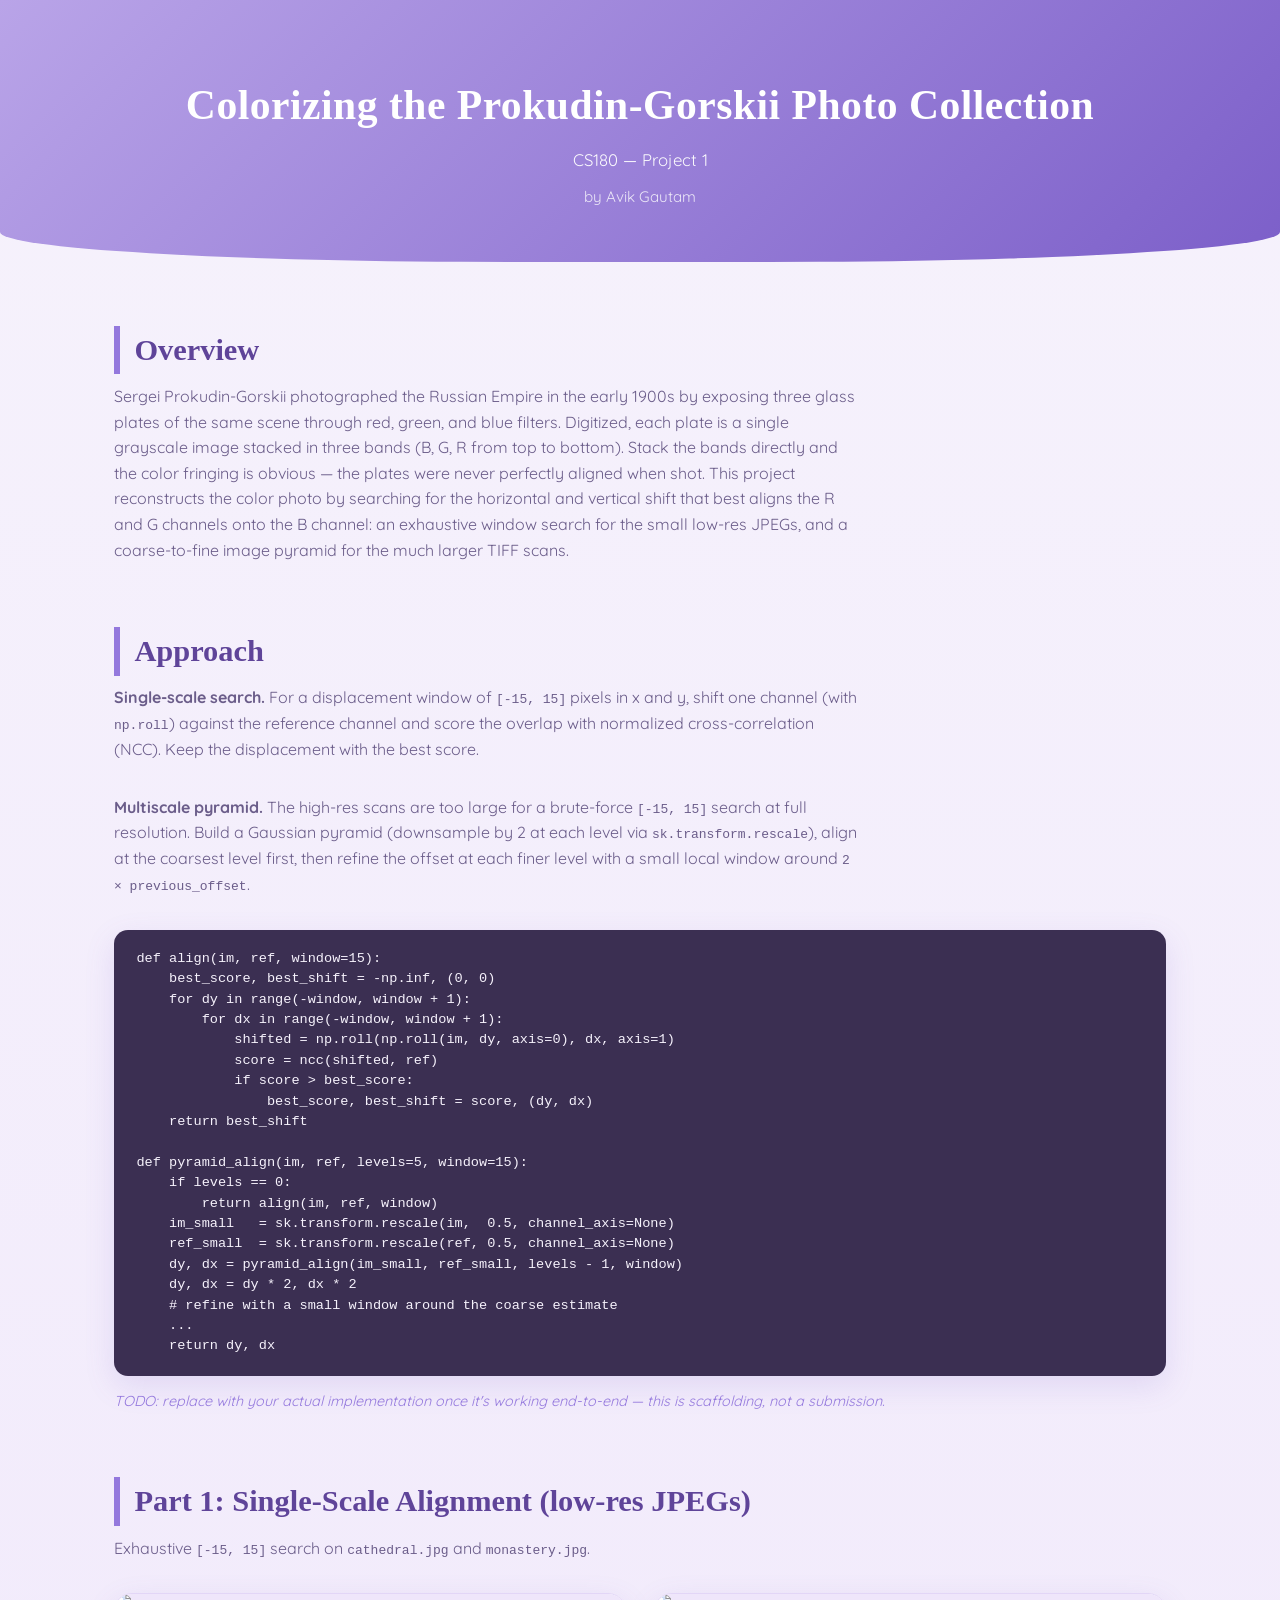
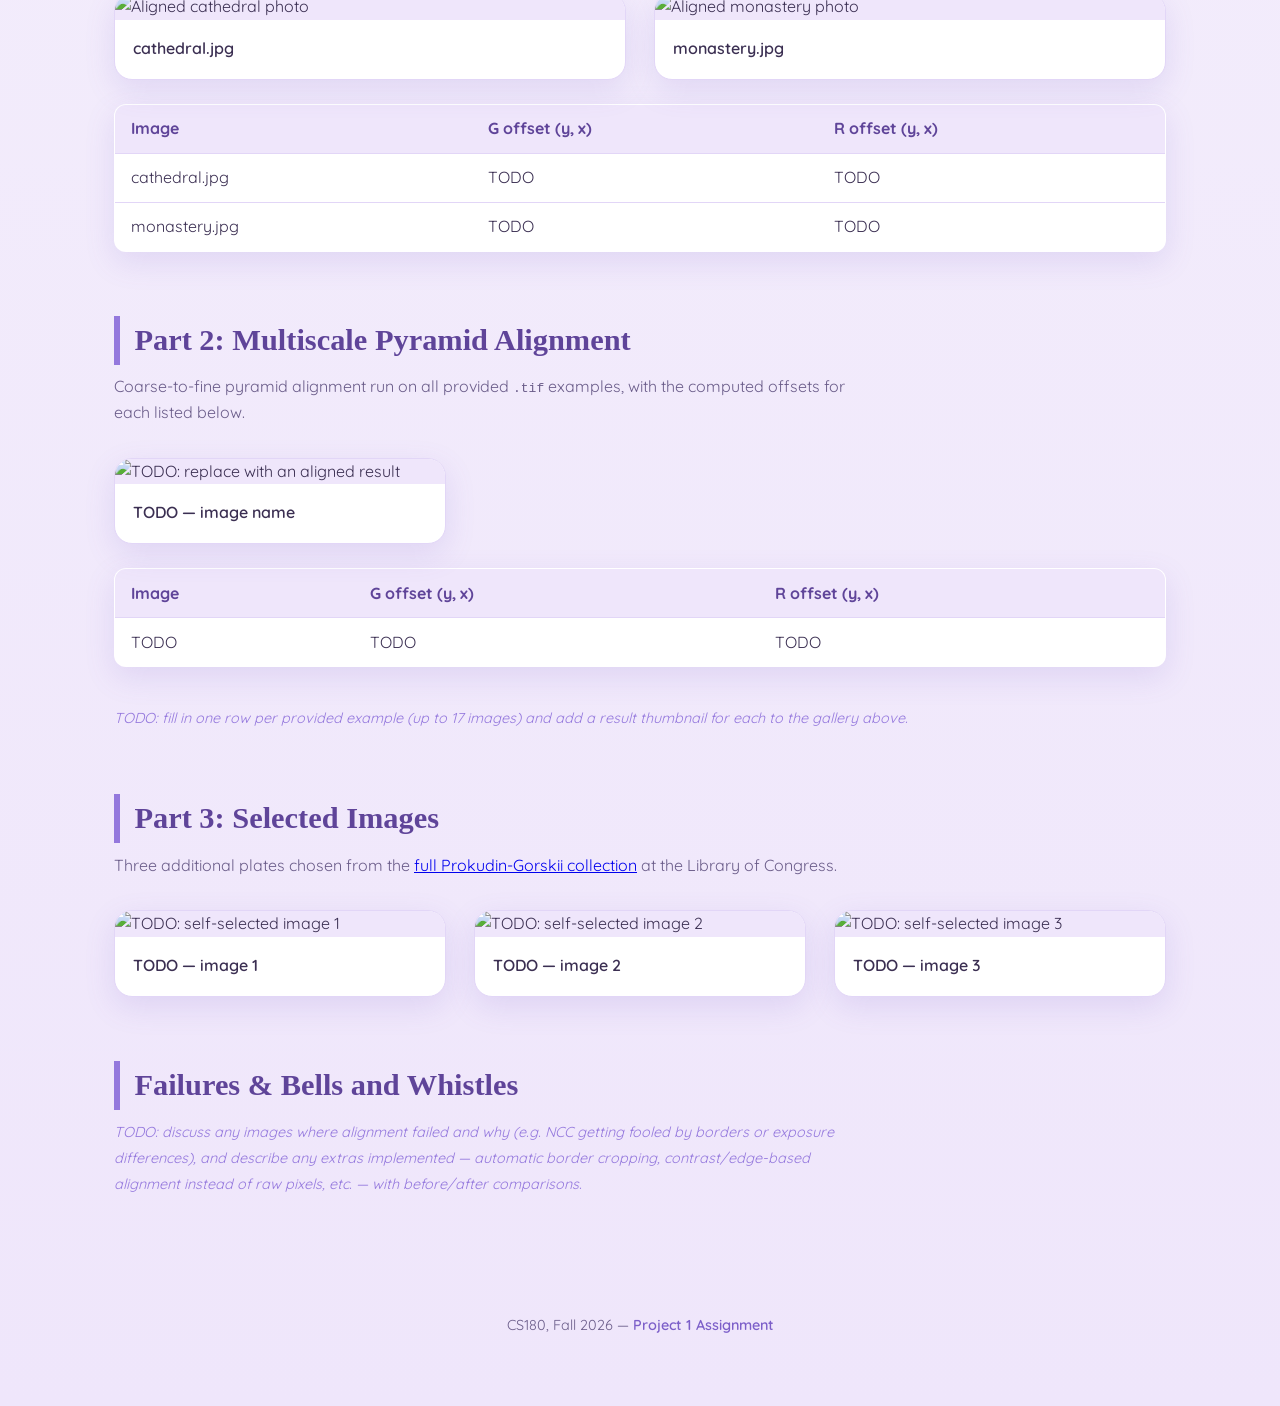
==== proj1/index.html @ 812b9a88 "starting point + boilerplate" ====
<!DOCTYPE html>
<html lang="en">
<head>
  <meta charset="UTF-8" />
  <meta name="viewport" content="width=device-width, initial-scale=1.0" />
  <title>CS180 Project 1 — Colorizing the Prokudin-Gorskii Photo Collection</title>
  <link rel="preconnect" href="https://fonts.googleapis.com" />
  <link rel="preconnect" href="https://fonts.gstatic.com" crossorigin />
  <link href="https://fonts.googleapis.com/css2?family=Quicksand:wght@400;500;600;700&display=swap" rel="stylesheet" />
  <link rel="stylesheet" href="../css/style.css?v=3" />
</head>
<body>

  <header class="site-header">
    <h1>Colorizing the Prokudin-Gorskii Photo Collection</h1>
    <p>CS180 — Project 1</p>
    <p class="byline">by Avik Gautam</p>
  </header>

  <main>

    <section class="part-section" id="overview">
      <h2>Overview</h2>
      <p class="part-intro">
        Sergei Prokudin-Gorskii photographed the Russian Empire in the early 1900s by
        exposing three glass plates of the same scene through red, green, and blue
        filters. Digitized, each plate is a single grayscale image stacked in three
        bands (B, G, R from top to bottom). Stack the bands directly and the color
        fringing is obvious &mdash; the plates were never perfectly aligned when shot.
        This project reconstructs the color photo by searching for the horizontal and
        vertical shift that best aligns the R and G channels onto the B channel: an
        exhaustive window search for the small low-res JPEGs, and a coarse-to-fine
        image pyramid for the much larger TIFF scans.
      </p>
    </section>

    <section class="part-section" id="approach">
      <h2>Approach</h2>
      <p class="part-intro">
        <strong>Single-scale search.</strong> For a displacement window of
        <code>[-15, 15]</code> pixels in x and y, shift one channel (with
        <code>np.roll</code>) against the reference channel and score the overlap with
        normalized cross-correlation (NCC). Keep the displacement with the best score.
      </p>
      <p class="part-intro">
        <strong>Multiscale pyramid.</strong> The high-res scans are too large for a
        brute-force <code>[-15, 15]</code> search at full resolution. Build a Gaussian
        pyramid (downsample by 2 at each level via <code>sk.transform.rescale</code>),
        align at the coarsest level first, then refine the offset at each finer level
        with a small local window around <code>2 &times; previous_offset</code>.
      </p>
      <pre class="code-block"><code>def align(im, ref, window=15):
    best_score, best_shift = -np.inf, (0, 0)
    for dy in range(-window, window + 1):
        for dx in range(-window, window + 1):
            shifted = np.roll(np.roll(im, dy, axis=0), dx, axis=1)
            score = ncc(shifted, ref)
            if score > best_score:
                best_score, best_shift = score, (dy, dx)
    return best_shift

def pyramid_align(im, ref, levels=5, window=15):
    if levels == 0:
        return align(im, ref, window)
    im_small   = sk.transform.rescale(im,  0.5, channel_axis=None)
    ref_small  = sk.transform.rescale(ref, 0.5, channel_axis=None)
    dy, dx = pyramid_align(im_small, ref_small, levels - 1, window)
    dy, dx = dy * 2, dx * 2
    # refine with a small window around the coarse estimate
    ...
    return dy, dx</code></pre>
      <p class="todo-note">
        TODO: replace with your actual implementation once it's working end-to-end —
        this is scaffolding, not a submission.
      </p>
    </section>

    <section class="part-section" id="single-scale">
      <h2>Part 1: Single-Scale Alignment (low-res JPEGs)</h2>
      <p class="part-intro">
        Exhaustive <code>[-15, 15]</code> search on <code>cathedral.jpg</code> and
        <code>monastery.jpg</code>.
      </p>
      <div class="gallery full-image two-up">
        <figure>
          <img src="images/cathedral-result.jpg" alt="Aligned cathedral photo" />
          <figcaption>cathedral.jpg</figcaption>
        </figure>
        <figure>
          <img src="images/monastery-result.jpg" alt="Aligned monastery photo" />
          <figcaption>monastery.jpg</figcaption>
        </figure>
      </div>
      <table class="offsets">
        <thead>
          <tr><th>Image</th><th>G offset (y, x)</th><th>R offset (y, x)</th></tr>
        </thead>
        <tbody>
          <tr><td>cathedral.jpg</td><td>TODO</td><td>TODO</td></tr>
          <tr><td>monastery.jpg</td><td>TODO</td><td>TODO</td></tr>
        </tbody>
      </table>
    </section>

    <section class="part-section" id="pyramid">
      <h2>Part 2: Multiscale Pyramid Alignment</h2>
      <p class="part-intro">
        Coarse-to-fine pyramid alignment run on all provided <code>.tif</code> examples,
        with the computed offsets for each listed below.
      </p>
      <div class="gallery full-image three-up">
        <figure>
          <img src="images/example-result.jpg" alt="TODO: replace with an aligned result" />
          <figcaption>TODO — image name</figcaption>
        </figure>
      </div>
      <table class="offsets">
        <thead>
          <tr><th>Image</th><th>G offset (y, x)</th><th>R offset (y, x)</th></tr>
        </thead>
        <tbody>
          <tr><td>TODO</td><td>TODO</td><td>TODO</td></tr>
        </tbody>
      </table>
      <p class="todo-note">
        TODO: fill in one row per provided example (up to 17 images) and add a result
        thumbnail for each to the gallery above.
      </p>
    </section>

    <section class="part-section" id="own-images">
      <h2>Part 3: Selected Images</h2>
      <p class="part-intro">
        Three additional plates chosen from the
        <a href="https://www.loc.gov/pictures/collection/prok/">full Prokudin-Gorskii collection</a>
        at the Library of Congress.
      </p>
      <div class="gallery full-image three-up">
        <figure>
          <img src="images/own1-result.jpg" alt="TODO: self-selected image 1" />
          <figcaption>TODO — image 1</figcaption>
        </figure>
        <figure>
          <img src="images/own2-result.jpg" alt="TODO: self-selected image 2" />
          <figcaption>TODO — image 2</figcaption>
        </figure>
        <figure>
          <img src="images/own3-result.jpg" alt="TODO: self-selected image 3" />
          <figcaption>TODO — image 3</figcaption>
        </figure>
      </div>
    </section>

    <section class="part-section" id="failures-bells">
      <h2>Failures &amp; Bells and Whistles</h2>
      <p class="part-intro">
        <span class="todo-note">
          TODO: discuss any images where alignment failed and why (e.g. NCC getting
          fooled by borders or exposure differences), and describe any extras
          implemented &mdash; automatic border cropping, contrast/edge-based alignment
          instead of raw pixels, etc. &mdash; with before/after comparisons.
        </span>
      </p>
    </section>

  </main>

  <footer class="site-footer">
    <p>CS180, Fall 2026 — <a href="https://cal-cs180.github.io/fa26/hw/proj1/index.html">Project 1 Assignment</a></p>
  </footer>

</body>
</html>
---- css/style.css ----
:root {
  --bg: #f6f2fc;
  --bg-alt: #efe6fb;
  --card: #ffffff;
  --ink: #3b2f52;
  --ink-soft: #6b5d8a;
  --lavender: #b9a4e8;
  --lavender-deep: #7c5fc9;
  --lavender-darker: #5f4499;
  --accent: #9478dd;
  --border: #e2d6f7;
  --shadow: 0 10px 30px rgba(124, 95, 201, 0.15);
}

* {
  box-sizing: border-box;
}

body {
  margin: 0;
  font-family: "Quicksand", "Trebuchet MS", sans-serif;
  color: var(--ink);
  background: linear-gradient(180deg, var(--bg) 0%, var(--bg-alt) 100%);
  line-height: 1.6;
}

.site-header {
  text-align: center;
  padding: 4.5rem 1.5rem 3rem;
  background: linear-gradient(135deg, var(--lavender) 0%, var(--lavender-deep) 100%);
  color: #fff;
  border-bottom-left-radius: 40% 30px;
  border-bottom-right-radius: 40% 30px;
}

.site-header h1 {
  font-family: "Georgia", serif;
  font-size: 2.6rem;
  margin: 0 0 0.5rem;
  letter-spacing: 0.5px;
}

.site-header p {
  margin: 0.25rem 0;
  font-size: 1.05rem;
  opacity: 0.95;
}

.site-header .byline {
  font-size: 0.95rem;
  opacity: 0.8;
  margin-top: 0.75rem;
}

main {
  max-width: 1100px;
  margin: 0 auto;
  padding: 0 1.5rem;
}

.part-section {
  margin: 4rem 0;
}

.part-section h2 {
  font-family: "Georgia", serif;
  font-size: 1.9rem;
  color: var(--lavender-darker);
  border-left: 6px solid var(--accent);
  padding-left: 0.9rem;
  margin-bottom: 0.4rem;
}

.part-intro {
  color: var(--ink-soft);
  max-width: 75ch;
  margin: 0.6rem 0 2rem;
}

.gallery {
  display: grid;
  grid-template-columns: repeat(auto-fit, minmax(240px, 1fr));
  gap: 1.75rem;
}

.gallery.two-up {
  grid-template-columns: repeat(2, 1fr);
}

.gallery.single {
  grid-template-columns: minmax(260px, 560px);
  justify-content: center;
}

figure {
  margin: 0;
  background: var(--card);
  border: 1px solid var(--border);
  border-radius: 18px;
  overflow: hidden;
  box-shadow: var(--shadow);
  transition: transform 0.25s ease, box-shadow 0.25s ease;
}

figure:hover {
  transform: translateY(-6px);
  box-shadow: 0 16px 34px rgba(124, 95, 201, 0.25);
}

figure img {
  display: block;
  width: 100%;
  aspect-ratio: 3 / 4;
  object-fit: cover;
  background: var(--bg-alt);
}

figcaption {
  padding: 1rem 1.1rem 1.1rem;
  font-size: 1rem;
  font-weight: 600;
  color: var(--ink);
}

.site-footer {
  text-align: center;
  padding: 2.5rem 1.5rem 3.5rem;
  color: var(--ink-soft);
  font-size: 0.9rem;
}

.site-footer a {
  color: var(--lavender-deep);
  font-weight: 600;
  text-decoration: none;
}

.site-footer a:hover {
  text-decoration: underline;
}

@media (max-width: 640px) {
  .gallery.two-up {
    grid-template-columns: 1fr;
  }
  .site-header h1 {
    font-size: 2rem;
  }
}

/* --- proj1: full (uncropped) result images, offsets table, code blocks --- */

.gallery.full-image img {
  aspect-ratio: auto;
  object-fit: contain;
}

.gallery.three-up {
  grid-template-columns: repeat(3, 1fr);
}

table.offsets {
  width: 100%;
  border-collapse: collapse;
  margin: 1.5rem 0 2.5rem;
  background: var(--card);
  border: 1px solid var(--border);
  border-radius: 12px;
  overflow: hidden;
  box-shadow: var(--shadow);
}

table.offsets th,
table.offsets td {
  padding: 0.7rem 1rem;
  text-align: left;
  border-bottom: 1px solid var(--border);
}

table.offsets th {
  background: var(--bg-alt);
  color: var(--lavender-darker);
  font-weight: 700;
}

table.offsets tr:last-child td {
  border-bottom: none;
}

pre.code-block {
  background: var(--ink);
  color: #f6f2fc;
  padding: 1.2rem 1.4rem;
  border-radius: 14px;
  overflow-x: auto;
  font-size: 0.85rem;
  line-height: 1.5;
  box-shadow: var(--shadow);
}

.todo-note {
  color: var(--accent);
  font-style: italic;
  font-size: 0.9rem;
}

@media (max-width: 640px) {
  .gallery.three-up {
    grid-template-columns: 1fr;
  }
}
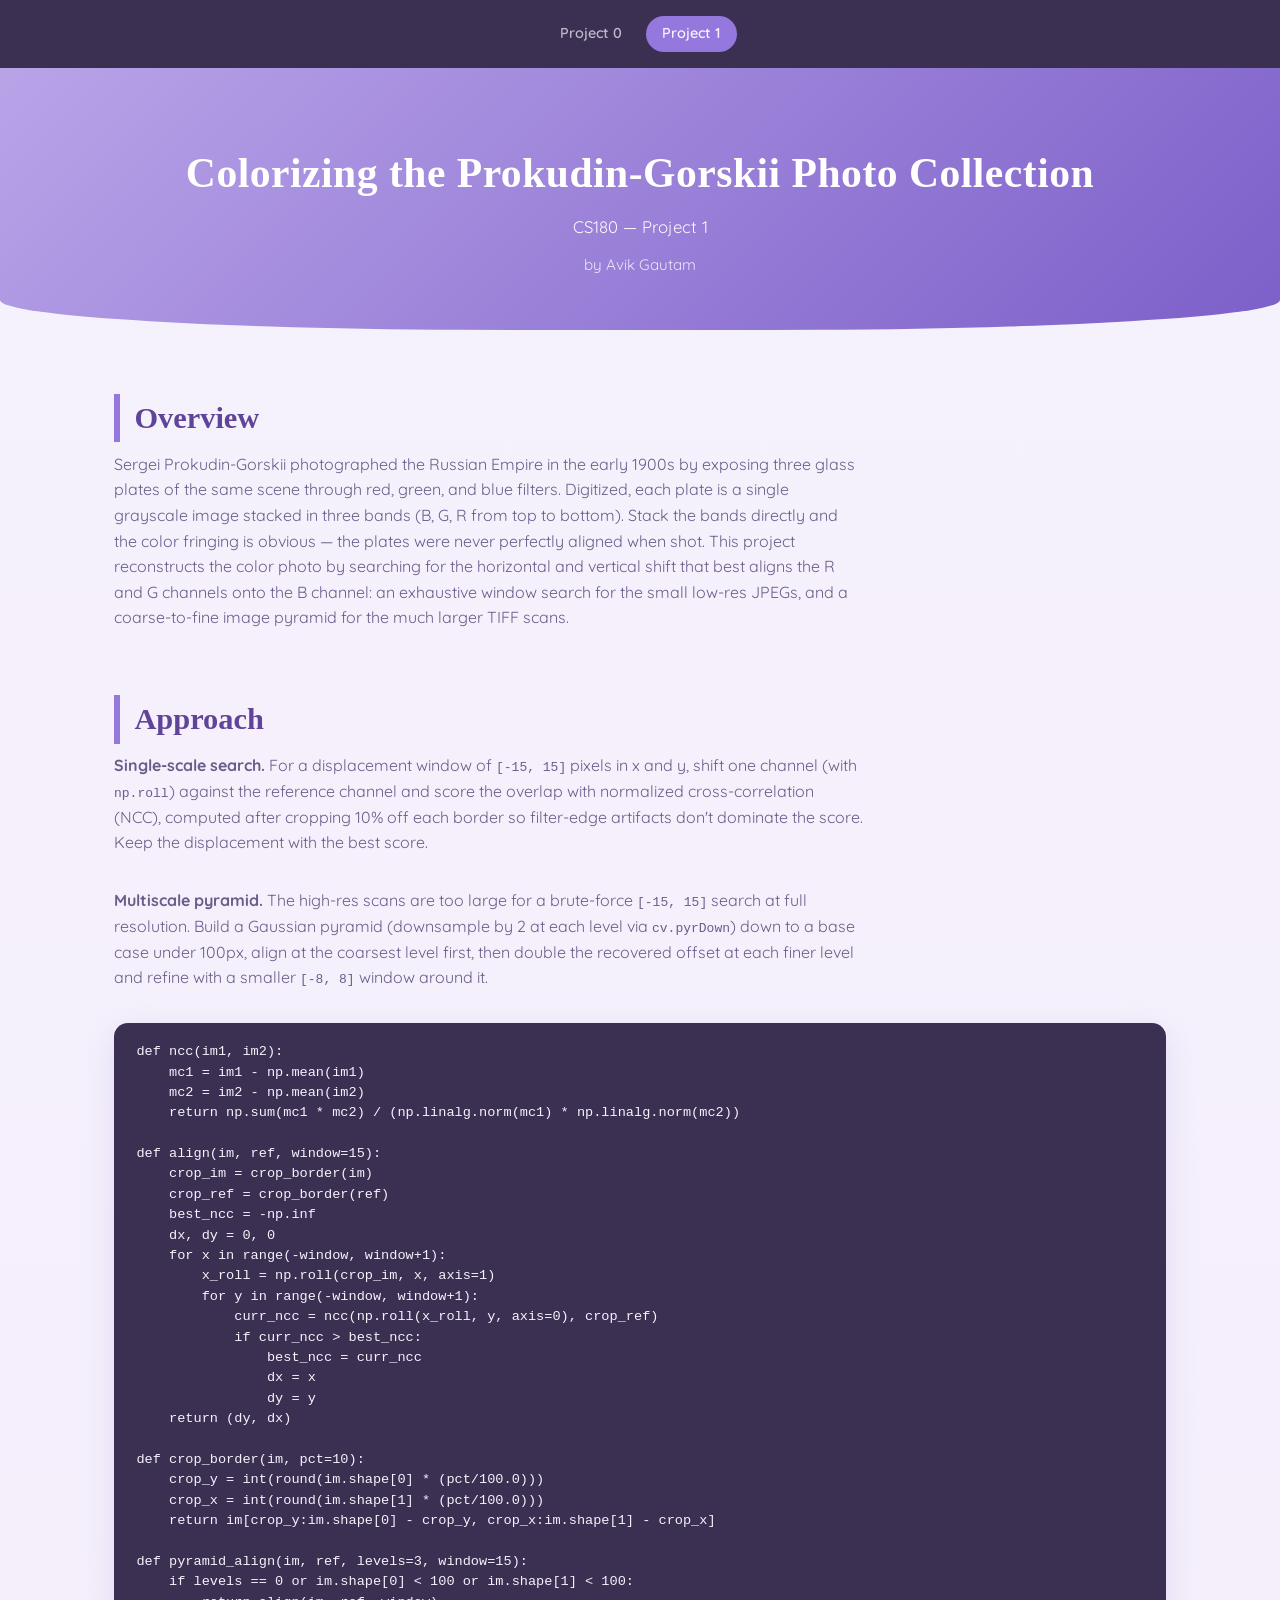
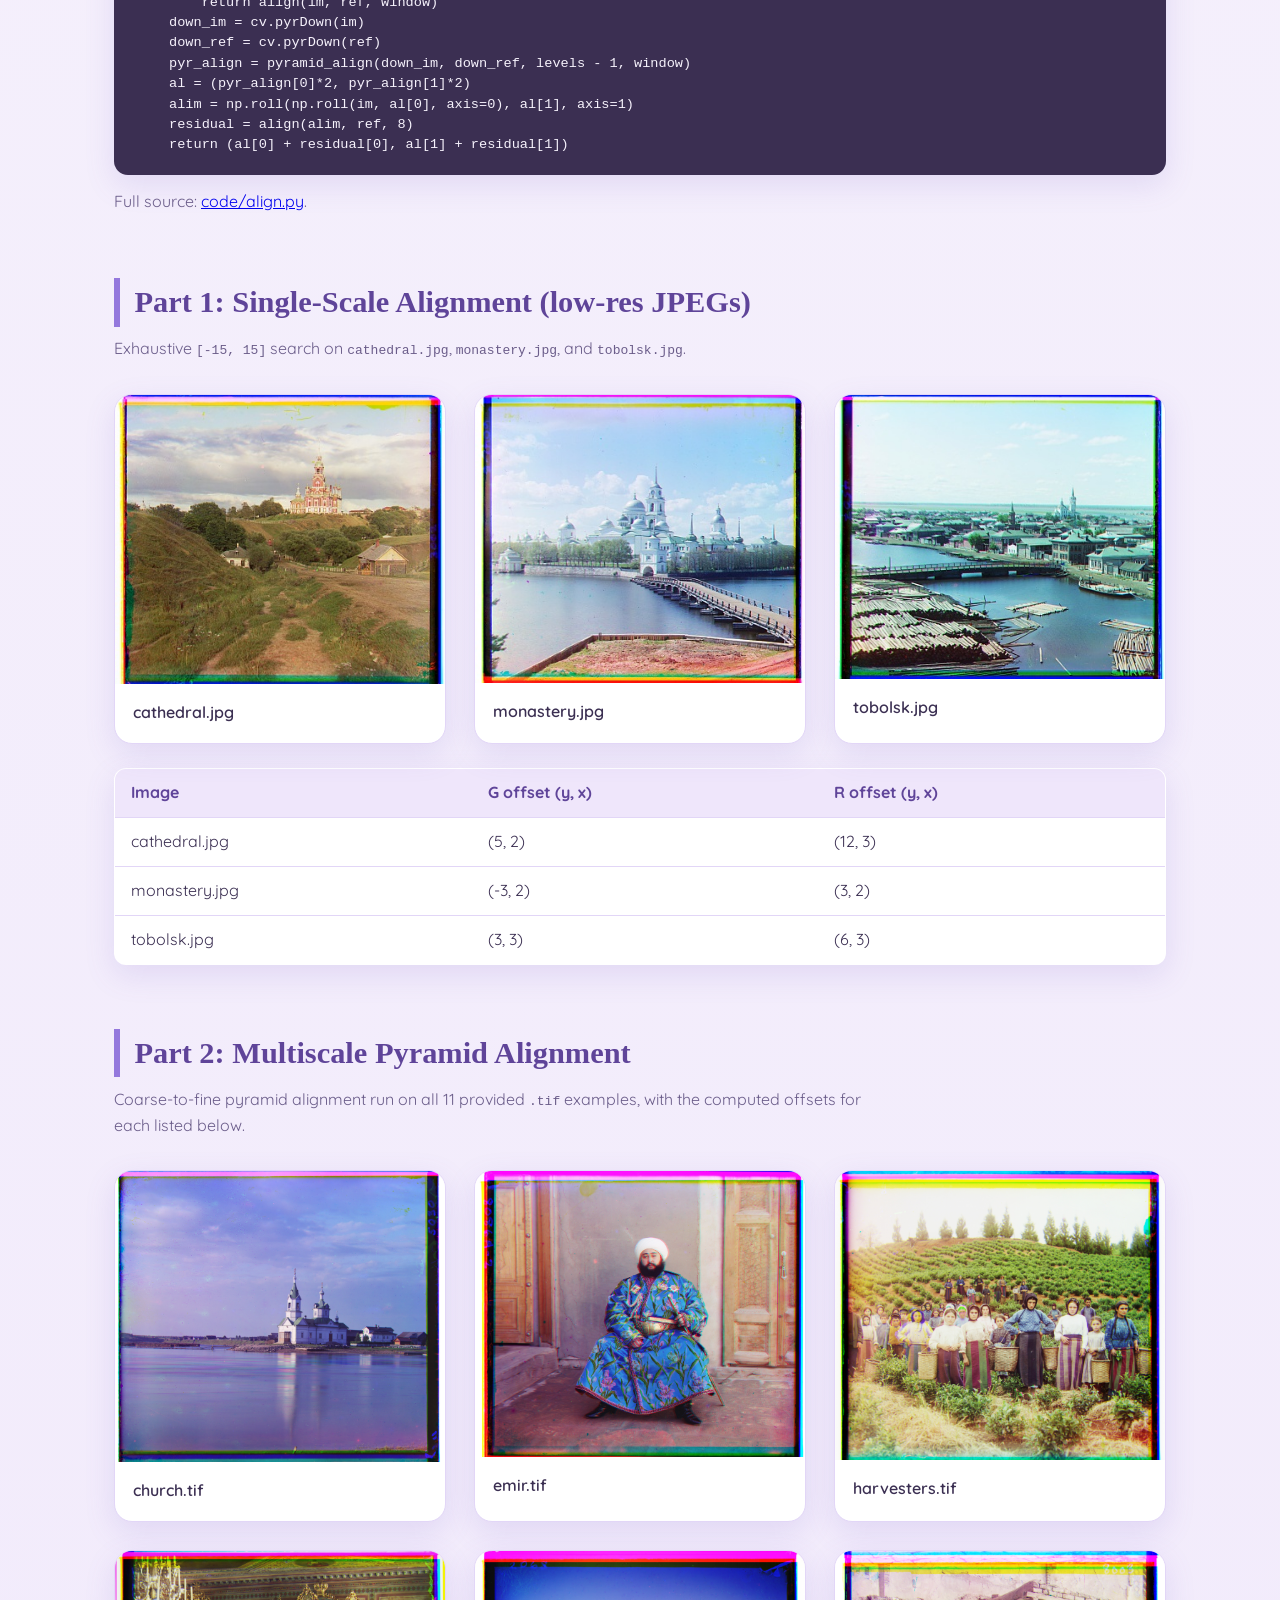
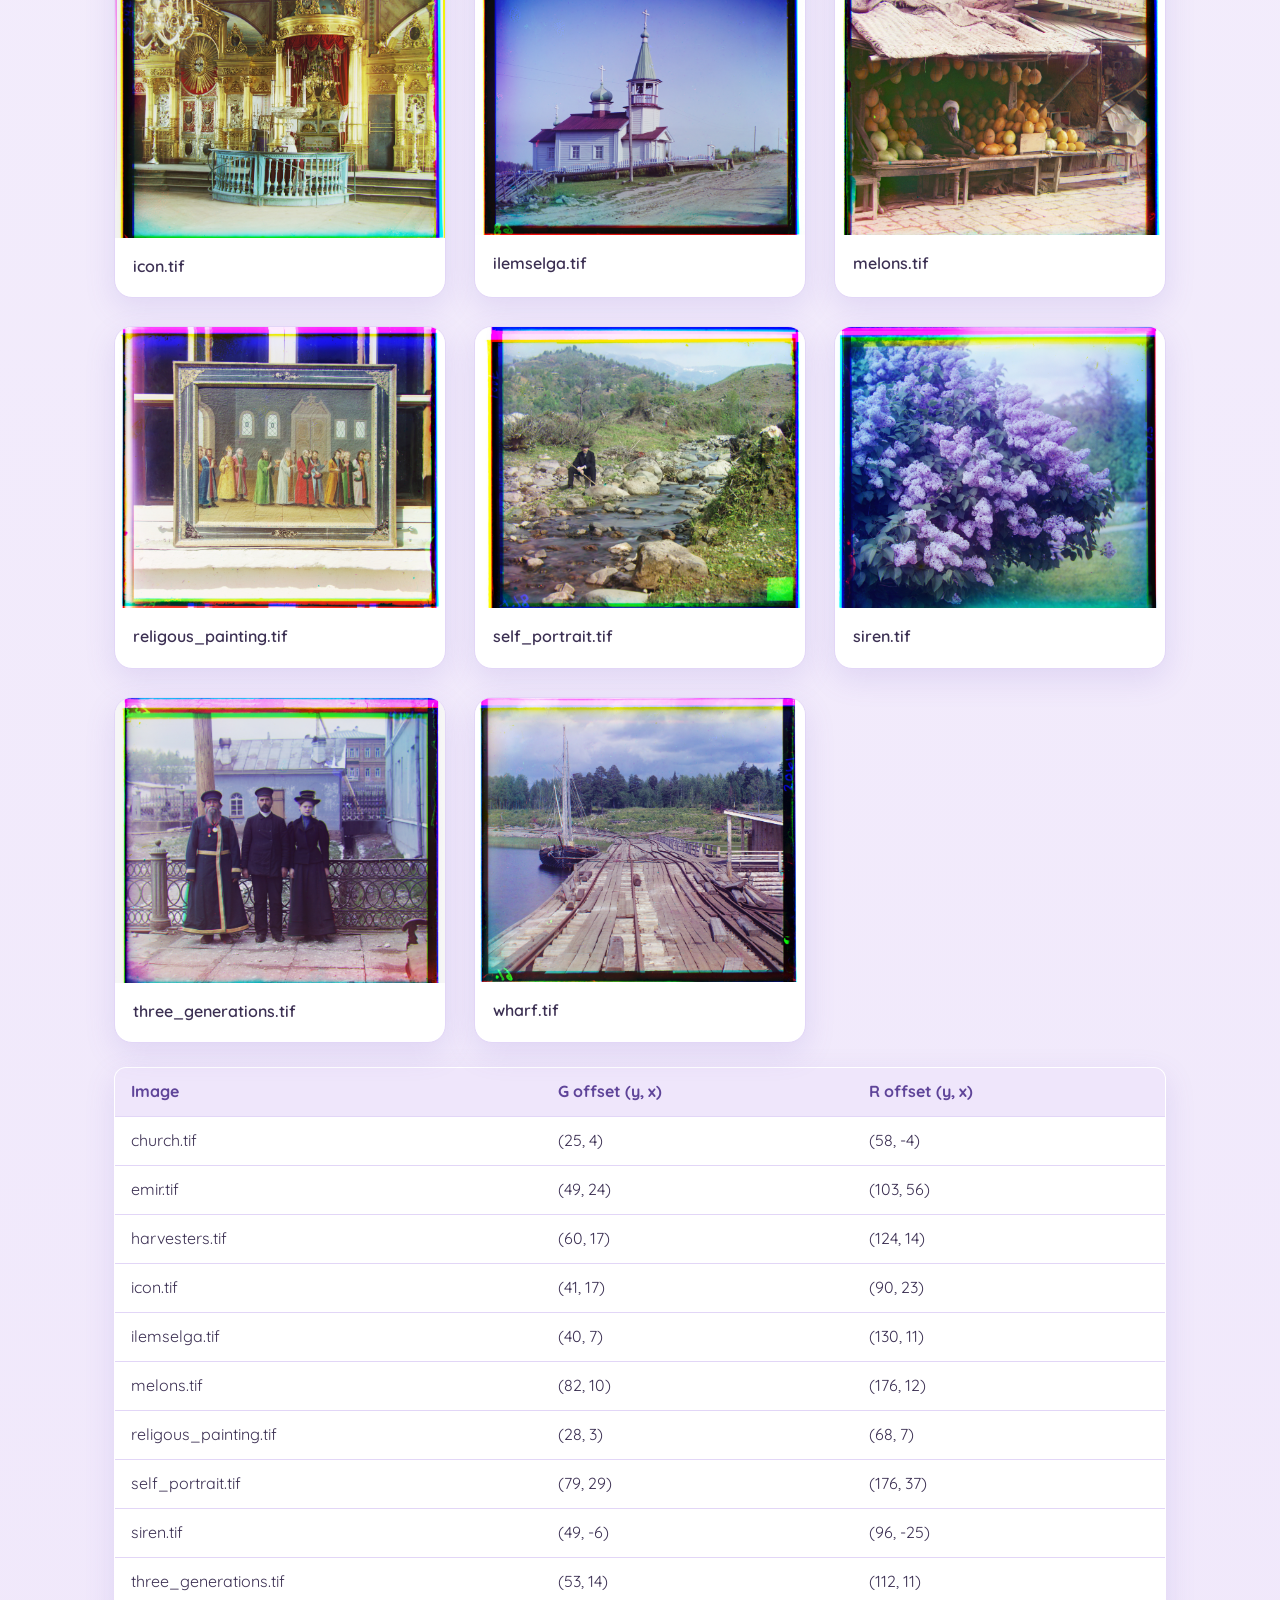
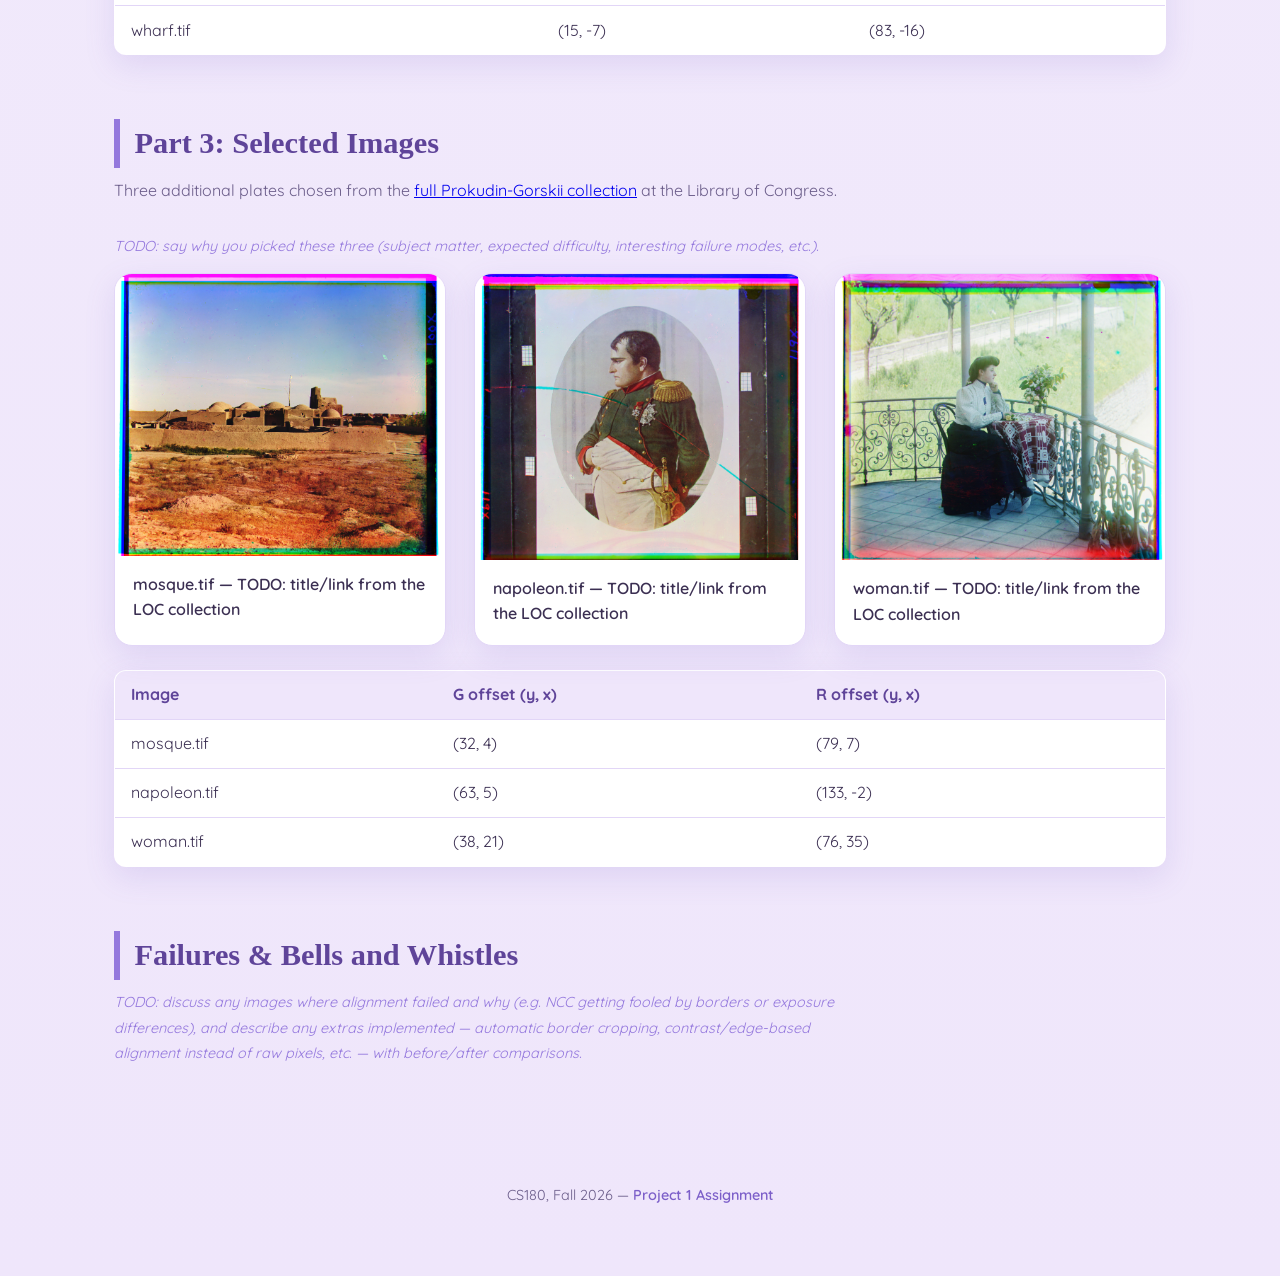
==== commit fbb8c62a: "Project 1 code done" ====
--- a/proj1/index.html
+++ b/proj1/index.html
@@ -11,6 +11,11 @@
 </head>
 <body>
 
+  <nav class="site-nav">
+    <a href="../index.html">Project 0</a>
+    <a href="index.html" class="current">Project 1</a>
+  </nav>
+
   <header class="site-header">
     <h1>Colorizing the Prokudin-Gorskii Photo Collection</h1>
     <p>CS180 — Project 1</p>
@@ -40,48 +45,65 @@
         <strong>Single-scale search.</strong> For a displacement window of
         <code>[-15, 15]</code> pixels in x and y, shift one channel (with
         <code>np.roll</code>) against the reference channel and score the overlap with
-        normalized cross-correlation (NCC). Keep the displacement with the best score.
+        normalized cross-correlation (NCC), computed after cropping 10% off each
+        border so filter-edge artifacts don't dominate the score. Keep the
+        displacement with the best score.
       </p>
       <p class="part-intro">
         <strong>Multiscale pyramid.</strong> The high-res scans are too large for a
         brute-force <code>[-15, 15]</code> search at full resolution. Build a Gaussian
-        pyramid (downsample by 2 at each level via <code>sk.transform.rescale</code>),
-        align at the coarsest level first, then refine the offset at each finer level
-        with a small local window around <code>2 &times; previous_offset</code>.
-      </p>
-      <pre class="code-block"><code>def align(im, ref, window=15):
-    best_score, best_shift = -np.inf, (0, 0)
-    for dy in range(-window, window + 1):
-        for dx in range(-window, window + 1):
-            shifted = np.roll(np.roll(im, dy, axis=0), dx, axis=1)
-            score = ncc(shifted, ref)
-            if score > best_score:
-                best_score, best_shift = score, (dy, dx)
-    return best_shift
-
-def pyramid_align(im, ref, levels=5, window=15):
-    if levels == 0:
+        pyramid (downsample by 2 at each level via <code>cv.pyrDown</code>) down to a
+        base case under 100px, align at the coarsest level first, then double the
+        recovered offset at each finer level and refine with a smaller
+        <code>[-8, 8]</code> window around it.
+      </p>
+      <pre class="code-block"><code>def ncc(im1, im2):
+    mc1 = im1 - np.mean(im1)
+    mc2 = im2 - np.mean(im2)
+    return np.sum(mc1 * mc2) / (np.linalg.norm(mc1) * np.linalg.norm(mc2))
+
+def align(im, ref, window=15):
+    crop_im = crop_border(im)
+    crop_ref = crop_border(ref)
+    best_ncc = -np.inf
+    dx, dy = 0, 0
+    for x in range(-window, window+1):
+        x_roll = np.roll(crop_im, x, axis=1)
+        for y in range(-window, window+1):
+            curr_ncc = ncc(np.roll(x_roll, y, axis=0), crop_ref)
+            if curr_ncc > best_ncc:
+                best_ncc = curr_ncc
+                dx = x
+                dy = y
+    return (dy, dx)
+
+def crop_border(im, pct=10):
+    crop_y = int(round(im.shape[0] * (pct/100.0)))
+    crop_x = int(round(im.shape[1] * (pct/100.0)))
+    return im[crop_y:im.shape[0] - crop_y, crop_x:im.shape[1] - crop_x]
+
+def pyramid_align(im, ref, levels=3, window=15):
+    if levels == 0 or im.shape[0] < 100 or im.shape[1] < 100:
         return align(im, ref, window)
-    im_small   = sk.transform.rescale(im,  0.5, channel_axis=None)
-    ref_small  = sk.transform.rescale(ref, 0.5, channel_axis=None)
-    dy, dx = pyramid_align(im_small, ref_small, levels - 1, window)
-    dy, dx = dy * 2, dx * 2
-    # refine with a small window around the coarse estimate
-    ...
-    return dy, dx</code></pre>
-      <p class="todo-note">
-        TODO: replace with your actual implementation once it's working end-to-end —
-        this is scaffolding, not a submission.
+    down_im = cv.pyrDown(im)
+    down_ref = cv.pyrDown(ref)
+    pyr_align = pyramid_align(down_im, down_ref, levels - 1, window)
+    al = (pyr_align[0]*2, pyr_align[1]*2)
+    alim = np.roll(np.roll(im, al[0], axis=0), al[1], axis=1)
+    residual = align(alim, ref, 8)
+    return (al[0] + residual[0], al[1] + residual[1])</code></pre>
+      <p class="part-intro">
+        Full source: <a href="code/align.py">code/align.py</a>.
       </p>
     </section>
 
     <section class="part-section" id="single-scale">
       <h2>Part 1: Single-Scale Alignment (low-res JPEGs)</h2>
       <p class="part-intro">
-        Exhaustive <code>[-15, 15]</code> search on <code>cathedral.jpg</code> and
-        <code>monastery.jpg</code>.
-      </p>
-      <div class="gallery full-image two-up">
+        Exhaustive <code>[-15, 15]</code> search on <code>cathedral.jpg</code>,
+        <code>monastery.jpg</code>, and <code>tobolsk.jpg</code>.
+      </p>
+      <div class="gallery full-image three-up">
         <figure>
           <img src="images/cathedral-result.jpg" alt="Aligned cathedral photo" />
           <figcaption>cathedral.jpg</figcaption>
@@ -89,6 +111,10 @@
         <figure>
           <img src="images/monastery-result.jpg" alt="Aligned monastery photo" />
           <figcaption>monastery.jpg</figcaption>
+        </figure>
+        <figure>
+          <img src="images/tobolsk-result.jpg" alt="Aligned tobolsk photo" />
+          <figcaption>tobolsk.jpg</figcaption>
         </figure>
       </div>
       <table class="offsets">
@@ -96,8 +122,9 @@
           <tr><th>Image</th><th>G offset (y, x)</th><th>R offset (y, x)</th></tr>
         </thead>
         <tbody>
-          <tr><td>cathedral.jpg</td><td>TODO</td><td>TODO</td></tr>
-          <tr><td>monastery.jpg</td><td>TODO</td><td>TODO</td></tr>
+          <tr><td>cathedral.jpg</td><td>(5, 2)</td><td>(12, 3)</td></tr>
+          <tr><td>monastery.jpg</td><td>(-3, 2)</td><td>(3, 2)</td></tr>
+          <tr><td>tobolsk.jpg</td><td>(3, 3)</td><td>(6, 3)</td></tr>
         </tbody>
       </table>
     </section>
@@ -105,13 +132,53 @@
     <section class="part-section" id="pyramid">
       <h2>Part 2: Multiscale Pyramid Alignment</h2>
       <p class="part-intro">
-        Coarse-to-fine pyramid alignment run on all provided <code>.tif</code> examples,
+        Coarse-to-fine pyramid alignment run on all 11 provided <code>.tif</code> examples,
         with the computed offsets for each listed below.
       </p>
       <div class="gallery full-image three-up">
         <figure>
-          <img src="images/example-result.jpg" alt="TODO: replace with an aligned result" />
-          <figcaption>TODO — image name</figcaption>
+          <img src="images/church-result.jpg" alt="Aligned church photo" />
+          <figcaption>church.tif</figcaption>
+        </figure>
+        <figure>
+          <img src="images/emir-result.jpg" alt="Aligned emir photo" />
+          <figcaption>emir.tif</figcaption>
+        </figure>
+        <figure>
+          <img src="images/harvesters-result.jpg" alt="Aligned harvesters photo" />
+          <figcaption>harvesters.tif</figcaption>
+        </figure>
+        <figure>
+          <img src="images/icon-result.jpg" alt="Aligned icon photo" />
+          <figcaption>icon.tif</figcaption>
+        </figure>
+        <figure>
+          <img src="images/ilemselga-result.jpg" alt="Aligned ilemselga photo" />
+          <figcaption>ilemselga.tif</figcaption>
+        </figure>
+        <figure>
+          <img src="images/melons-result.jpg" alt="Aligned melons photo" />
+          <figcaption>melons.tif</figcaption>
+        </figure>
+        <figure>
+          <img src="images/religous_painting-result.jpg" alt="Aligned religious painting photo" />
+          <figcaption>religous_painting.tif</figcaption>
+        </figure>
+        <figure>
+          <img src="images/self_portrait-result.jpg" alt="Aligned self portrait photo" />
+          <figcaption>self_portrait.tif</figcaption>
+        </figure>
+        <figure>
+          <img src="images/siren-result.jpg" alt="Aligned siren photo" />
+          <figcaption>siren.tif</figcaption>
+        </figure>
+        <figure>
+          <img src="images/three_generations-result.jpg" alt="Aligned three generations photo" />
+          <figcaption>three_generations.tif</figcaption>
+        </figure>
+        <figure>
+          <img src="images/wharf-result.jpg" alt="Aligned wharf photo" />
+          <figcaption>wharf.tif</figcaption>
         </figure>
       </div>
       <table class="offsets">
@@ -119,36 +186,56 @@
           <tr><th>Image</th><th>G offset (y, x)</th><th>R offset (y, x)</th></tr>
         </thead>
         <tbody>
-          <tr><td>TODO</td><td>TODO</td><td>TODO</td></tr>
+          <tr><td>church.tif</td><td>(25, 4)</td><td>(58, -4)</td></tr>
+          <tr><td>emir.tif</td><td>(49, 24)</td><td>(103, 56)</td></tr>
+          <tr><td>harvesters.tif</td><td>(60, 17)</td><td>(124, 14)</td></tr>
+          <tr><td>icon.tif</td><td>(41, 17)</td><td>(90, 23)</td></tr>
+          <tr><td>ilemselga.tif</td><td>(40, 7)</td><td>(130, 11)</td></tr>
+          <tr><td>melons.tif</td><td>(82, 10)</td><td>(176, 12)</td></tr>
+          <tr><td>religous_painting.tif</td><td>(28, 3)</td><td>(68, 7)</td></tr>
+          <tr><td>self_portrait.tif</td><td>(79, 29)</td><td>(176, 37)</td></tr>
+          <tr><td>siren.tif</td><td>(49, -6)</td><td>(96, -25)</td></tr>
+          <tr><td>three_generations.tif</td><td>(53, 14)</td><td>(112, 11)</td></tr>
+          <tr><td>wharf.tif</td><td>(15, -7)</td><td>(83, -16)</td></tr>
         </tbody>
       </table>
-      <p class="todo-note">
-        TODO: fill in one row per provided example (up to 17 images) and add a result
-        thumbnail for each to the gallery above.
-      </p>
     </section>
 
     <section class="part-section" id="own-images">
       <h2>Part 3: Selected Images</h2>
       <p class="part-intro">
         Three additional plates chosen from the
-        <a href="https://www.loc.gov/pictures/collection/prok/">full Prokudin-Gorskii collection</a>
+        <a href="https://www.loc.gov/collections/prokudin-gorskii/?st=grid">full Prokudin-Gorskii collection</a>
         at the Library of Congress.
       </p>
+      <p class="todo-note">
+        TODO: say why you picked these three (subject matter, expected difficulty,
+        interesting failure modes, etc.).
+      </p>
       <div class="gallery full-image three-up">
         <figure>
-          <img src="images/own1-result.jpg" alt="TODO: self-selected image 1" />
-          <figcaption>TODO — image 1</figcaption>
-        </figure>
-        <figure>
-          <img src="images/own2-result.jpg" alt="TODO: self-selected image 2" />
-          <figcaption>TODO — image 2</figcaption>
-        </figure>
-        <figure>
-          <img src="images/own3-result.jpg" alt="TODO: self-selected image 3" />
-          <figcaption>TODO — image 3</figcaption>
+          <img src="images/mosque-result.jpg" alt="Aligned mosque photo" />
+          <figcaption>mosque.tif — TODO: title/link from the LOC collection</figcaption>
+        </figure>
+        <figure>
+          <img src="images/napoleon-result.jpg" alt="Aligned napoleon photo" />
+          <figcaption>napoleon.tif — TODO: title/link from the LOC collection</figcaption>
+        </figure>
+        <figure>
+          <img src="images/woman-result.jpg" alt="Aligned woman photo" />
+          <figcaption>woman.tif — TODO: title/link from the LOC collection</figcaption>
         </figure>
       </div>
+      <table class="offsets">
+        <thead>
+          <tr><th>Image</th><th>G offset (y, x)</th><th>R offset (y, x)</th></tr>
+        </thead>
+        <tbody>
+          <tr><td>mosque.tif</td><td>(32, 4)</td><td>(79, 7)</td></tr>
+          <tr><td>napoleon.tif</td><td>(63, 5)</td><td>(133, -2)</td></tr>
+          <tr><td>woman.tif</td><td>(38, 21)</td><td>(76, 35)</td></tr>
+        </tbody>
+      </table>
     </section>
 
     <section class="part-section" id="failures-bells">
--- a/css/style.css
+++ b/css/style.css
@@ -24,6 +24,36 @@
   line-height: 1.6;
 }
 
+.site-nav {
+  display: flex;
+  justify-content: center;
+  gap: 0.5rem;
+  flex-wrap: wrap;
+  padding: 1rem 1.5rem;
+  background: var(--ink);
+}
+
+.site-nav a {
+  color: #f6f2fc;
+  text-decoration: none;
+  font-weight: 600;
+  font-size: 0.9rem;
+  padding: 0.4rem 1rem;
+  border-radius: 999px;
+  opacity: 0.7;
+  transition: opacity 0.2s ease, background 0.2s ease;
+}
+
+.site-nav a:hover {
+  opacity: 1;
+  background: rgba(246, 242, 252, 0.1);
+}
+
+.site-nav a.current {
+  opacity: 1;
+  background: var(--accent);
+}
+
 .site-header {
   text-align: center;
   padding: 4.5rem 1.5rem 3rem;
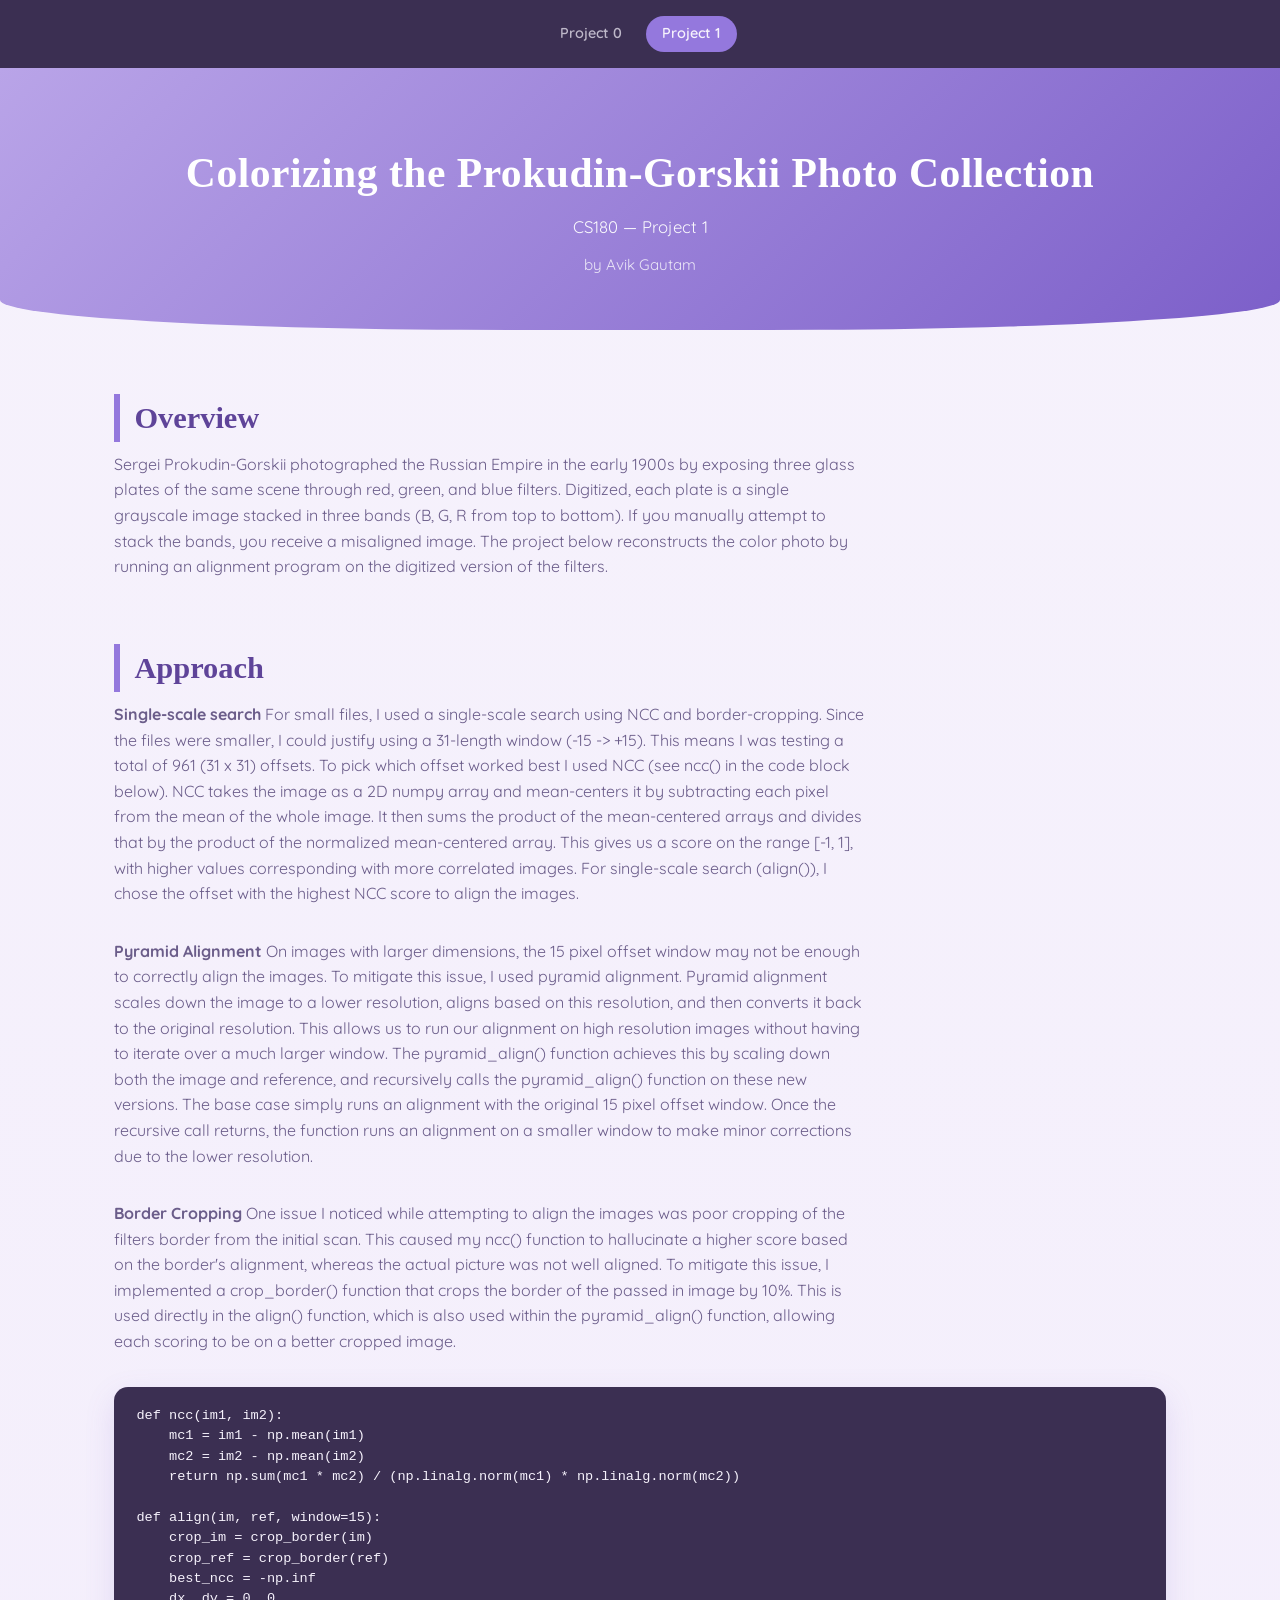
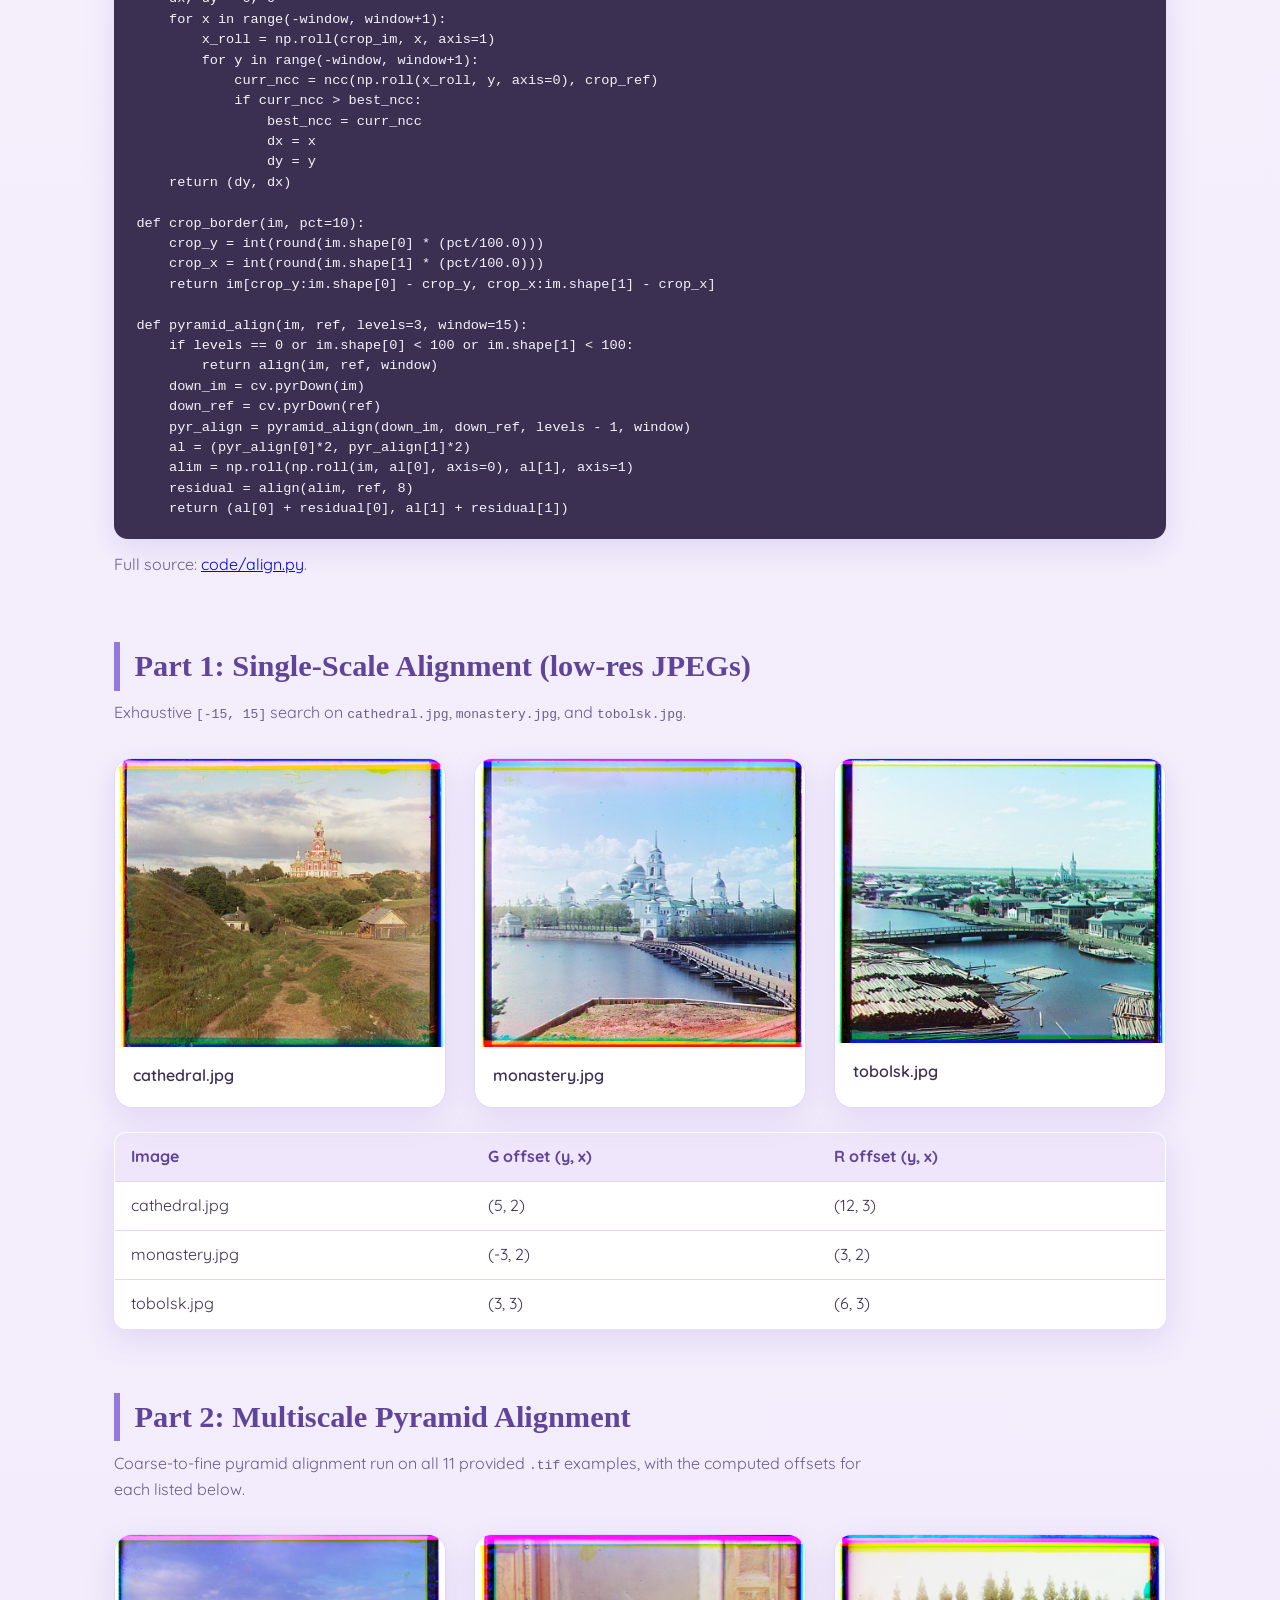
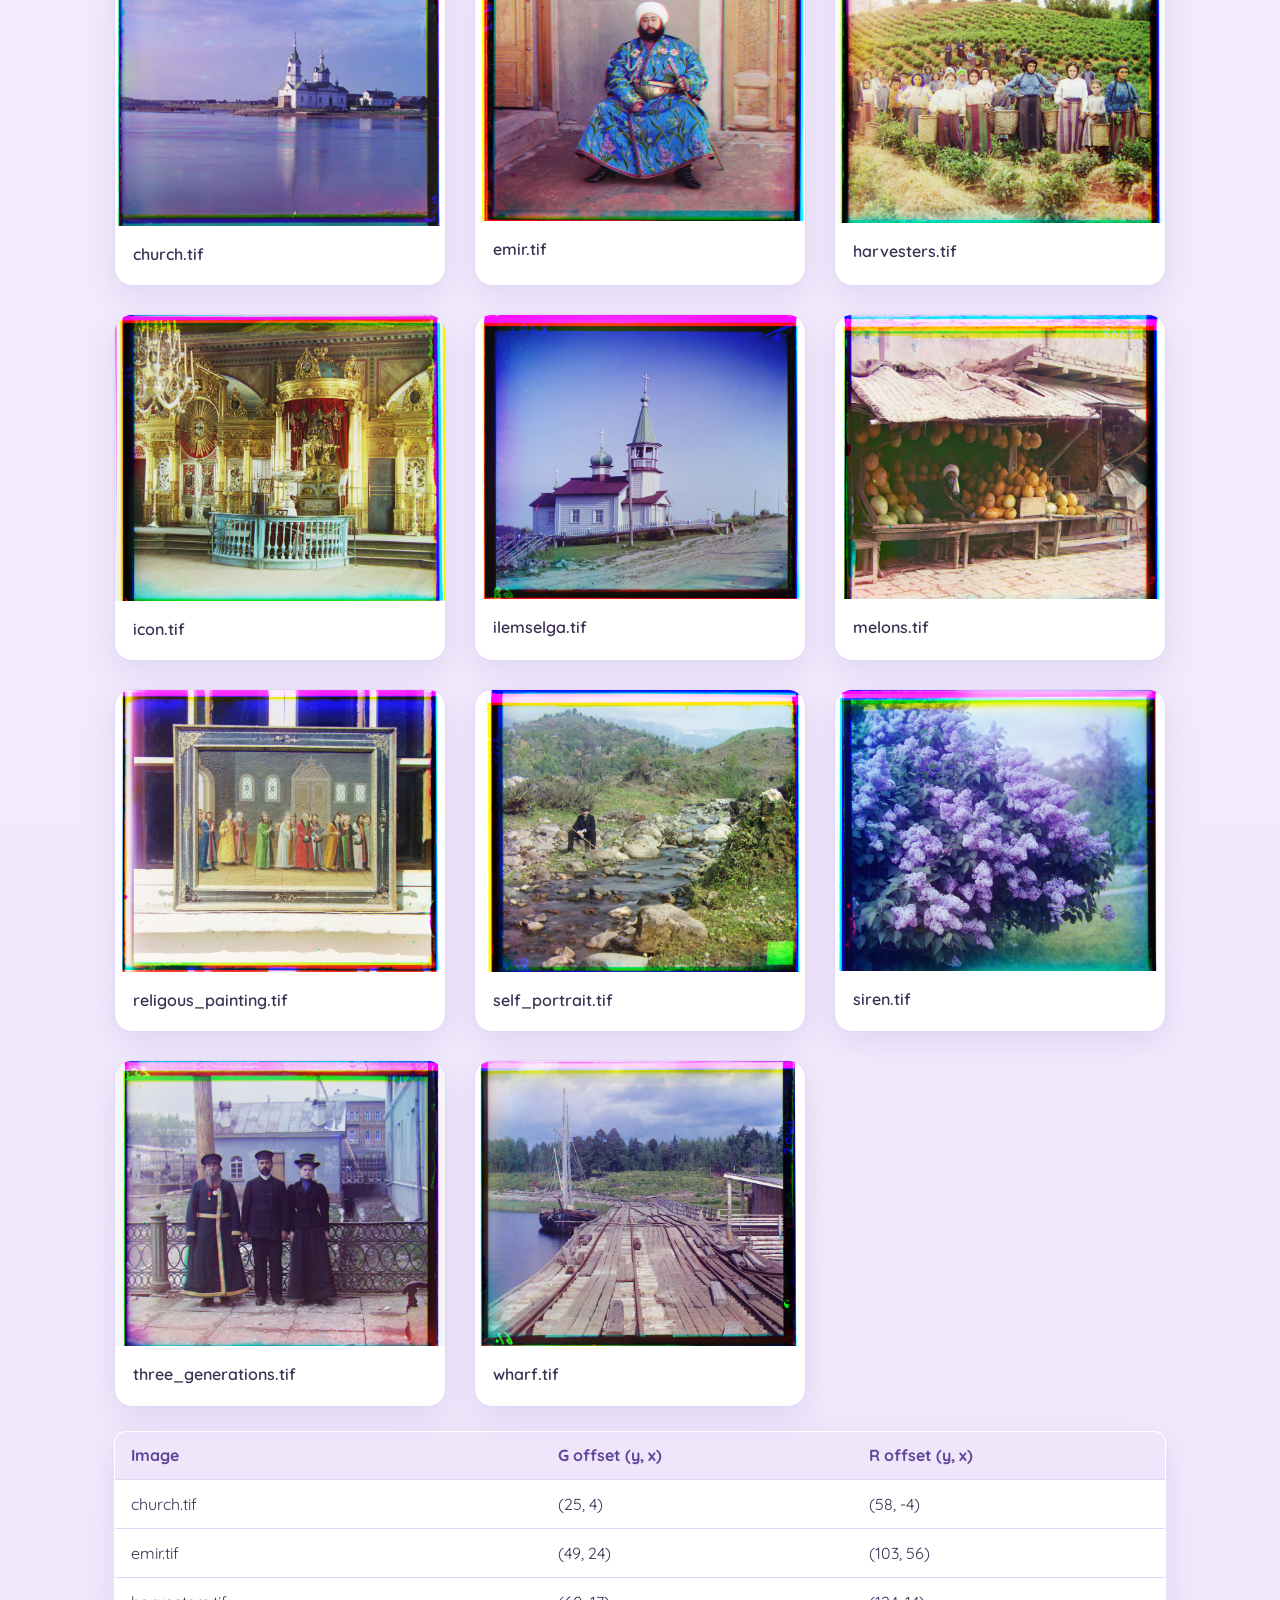
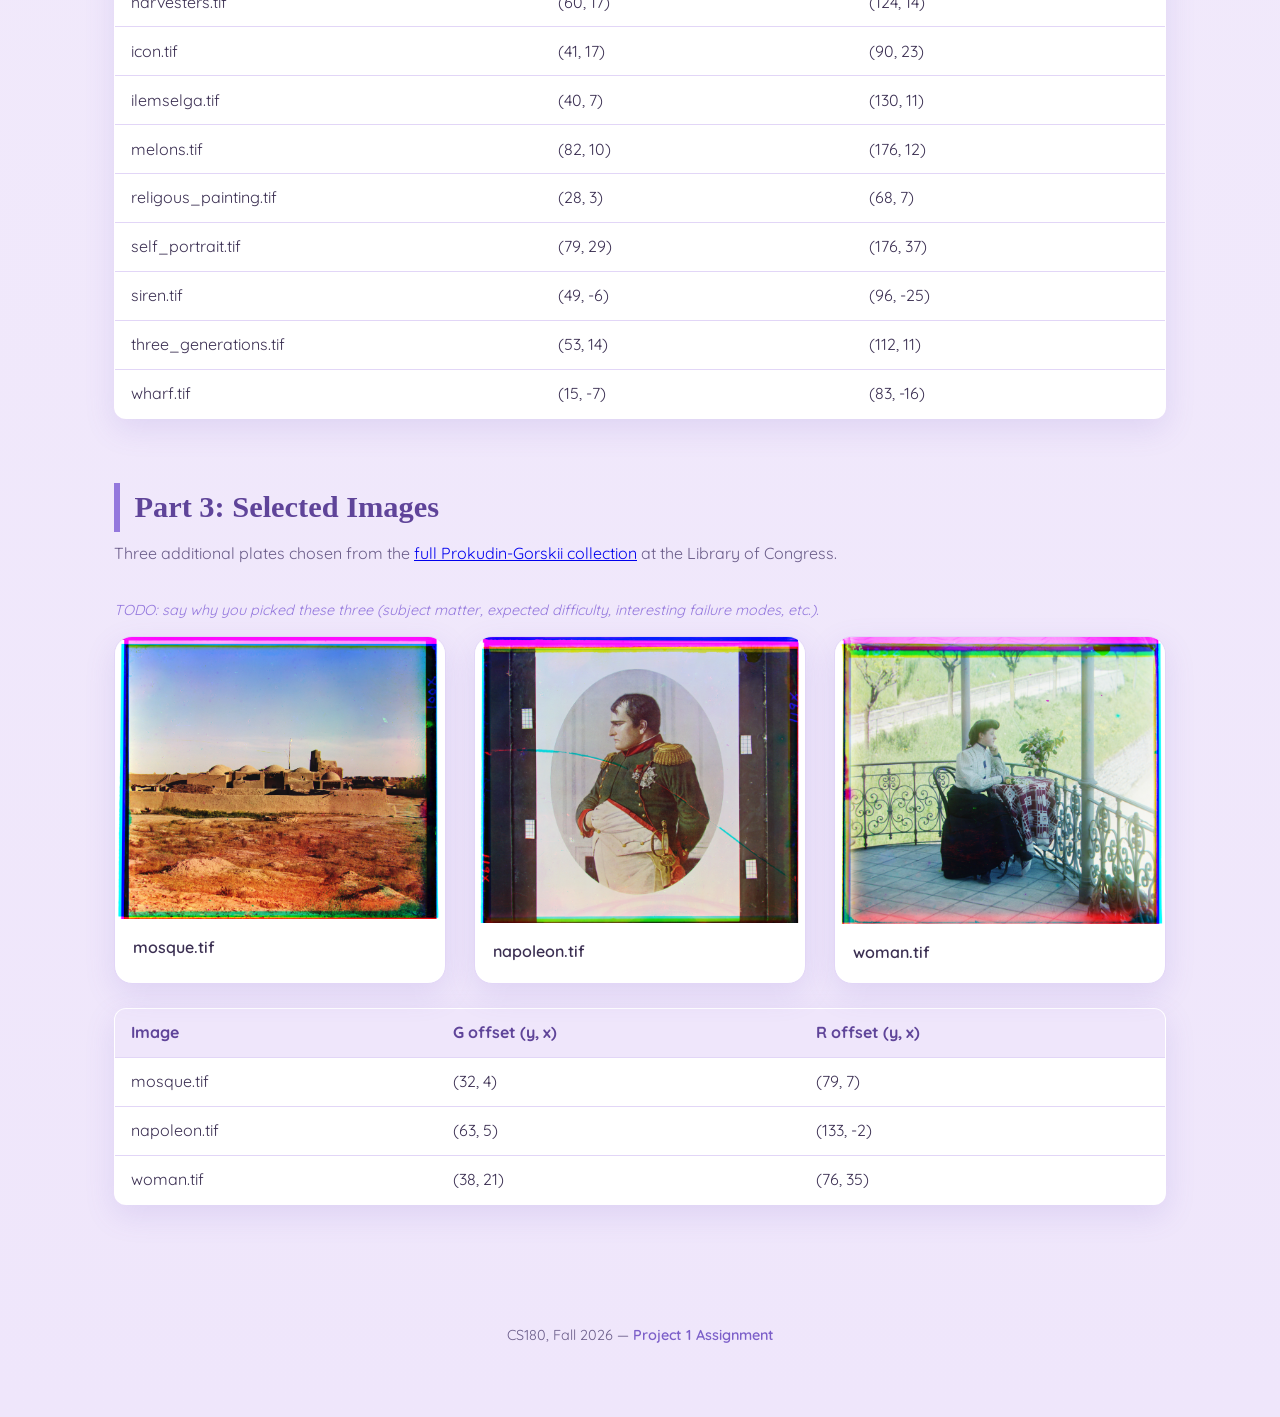
==== commit c9ddb246: "Finished writeup" ====
--- a/proj1/index.html
+++ b/proj1/index.html
@@ -30,32 +30,35 @@
         Sergei Prokudin-Gorskii photographed the Russian Empire in the early 1900s by
         exposing three glass plates of the same scene through red, green, and blue
         filters. Digitized, each plate is a single grayscale image stacked in three
-        bands (B, G, R from top to bottom). Stack the bands directly and the color
-        fringing is obvious &mdash; the plates were never perfectly aligned when shot.
-        This project reconstructs the color photo by searching for the horizontal and
-        vertical shift that best aligns the R and G channels onto the B channel: an
-        exhaustive window search for the small low-res JPEGs, and a coarse-to-fine
-        image pyramid for the much larger TIFF scans.
+        bands (B, G, R from top to bottom). If you manually attempt to stack the bands,
+        you receive a misaligned image. The project below reconstructs the color photo
+        by running an alignment program on the digitized version of the filters.
       </p>
     </section>
 
     <section class="part-section" id="approach">
       <h2>Approach</h2>
       <p class="part-intro">
-        <strong>Single-scale search.</strong> For a displacement window of
-        <code>[-15, 15]</code> pixels in x and y, shift one channel (with
-        <code>np.roll</code>) against the reference channel and score the overlap with
-        normalized cross-correlation (NCC), computed after cropping 10% off each
-        border so filter-edge artifacts don't dominate the score. Keep the
-        displacement with the best score.
-      </p>
-      <p class="part-intro">
-        <strong>Multiscale pyramid.</strong> The high-res scans are too large for a
-        brute-force <code>[-15, 15]</code> search at full resolution. Build a Gaussian
-        pyramid (downsample by 2 at each level via <code>cv.pyrDown</code>) down to a
-        base case under 100px, align at the coarsest level first, then double the
-        recovered offset at each finer level and refine with a smaller
-        <code>[-8, 8]</code> window around it.
+        <strong>Single-scale search</strong> For small files, I used a single-scale search using NCC and border-cropping. Since the files were smaller, 
+        I could justify using a 31-length window (-15 -> +15). This means I was testing a total of 961 (31 x 31) offsets. To pick which offset worked best 
+        I used NCC (see ncc() in the code block below). NCC takes the image as a 2D numpy array and mean-centers it by subtracting each pixel from the mean 
+        of the whole image. It then sums the product of the mean-centered arrays and divides that by the product of the normalized mean-centered array. This 
+        gives us a score on the range [-1, 1], with higher values corresponding with more correlated images. For single-scale search (align()), I chose the
+        offset with the highest NCC score to align the images.
+      </p>
+      <p class="part-intro">
+        <strong>Pyramid Alignment</strong> On images with larger dimensions, the 15 pixel offset window may not be enough to correctly align the images. To
+        mitigate this issue, I used pyramid alignment. Pyramid alignment scales down the image to a lower resolution, aligns based on this resolution, and then
+        converts it back to the original resolution. This allows us to run our alignment on high resolution images without having to iterate over a much larger
+        window. The pyramid_align() function achieves this by scaling down both the image and reference, and recursively calls the pyramid_align() function on 
+        these new versions. The base case simply runs an alignment with the original 15 pixel offset window. Once the recursive call returns, the function runs
+        an alignment on a smaller window to make minor corrections due to the lower resolution. 
+      </p>
+      <p class="part-intro">
+        <strong>Border Cropping</strong> One issue I noticed while attempting to align the images was poor cropping of the filters border from the initial scan. 
+        This caused my ncc() function to hallucinate a higher score based on the border's alignment, whereas the actual picture was not well aligned. To mitigate
+        this issue, I implemented a crop_border() function that crops the border of the passed in image by 10%. This is used directly in the align() function, which 
+        is also used within the pyramid_align() function, allowing each scoring to be on a better cropped image.
       </p>
       <pre class="code-block"><code>def ncc(im1, im2):
     mc1 = im1 - np.mean(im1)
@@ -215,15 +218,15 @@
       <div class="gallery full-image three-up">
         <figure>
           <img src="images/mosque-result.jpg" alt="Aligned mosque photo" />
-          <figcaption>mosque.tif — TODO: title/link from the LOC collection</figcaption>
+          <figcaption>mosque.tif</figcaption>
         </figure>
         <figure>
           <img src="images/napoleon-result.jpg" alt="Aligned napoleon photo" />
-          <figcaption>napoleon.tif — TODO: title/link from the LOC collection</figcaption>
+          <figcaption>napoleon.tif</figcaption>
         </figure>
         <figure>
           <img src="images/woman-result.jpg" alt="Aligned woman photo" />
-          <figcaption>woman.tif — TODO: title/link from the LOC collection</figcaption>
+          <figcaption>woman.tif</figcaption>
         </figure>
       </div>
       <table class="offsets">
@@ -237,19 +240,6 @@
         </tbody>
       </table>
     </section>
-
-    <section class="part-section" id="failures-bells">
-      <h2>Failures &amp; Bells and Whistles</h2>
-      <p class="part-intro">
-        <span class="todo-note">
-          TODO: discuss any images where alignment failed and why (e.g. NCC getting
-          fooled by borders or exposure differences), and describe any extras
-          implemented &mdash; automatic border cropping, contrast/edge-based alignment
-          instead of raw pixels, etc. &mdash; with before/after comparisons.
-        </span>
-      </p>
-    </section>
-
   </main>
 
   <footer class="site-footer">
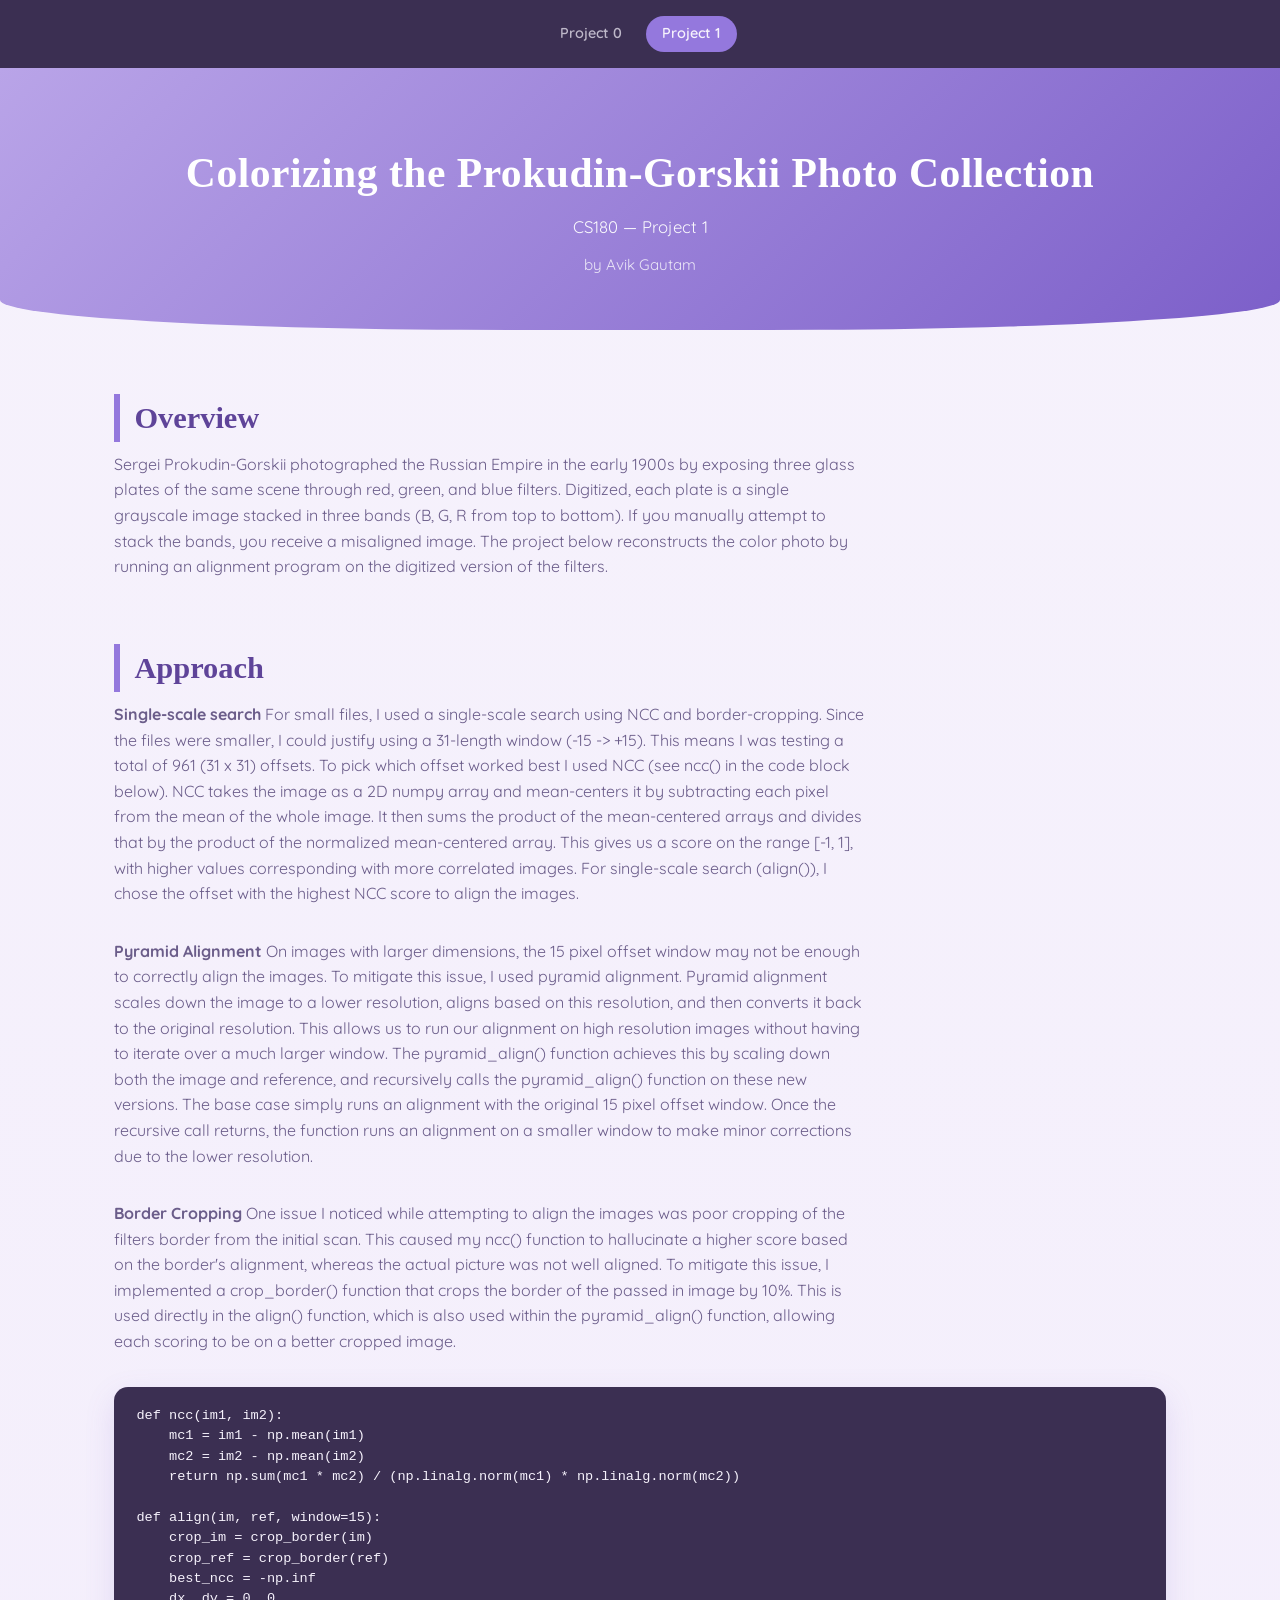
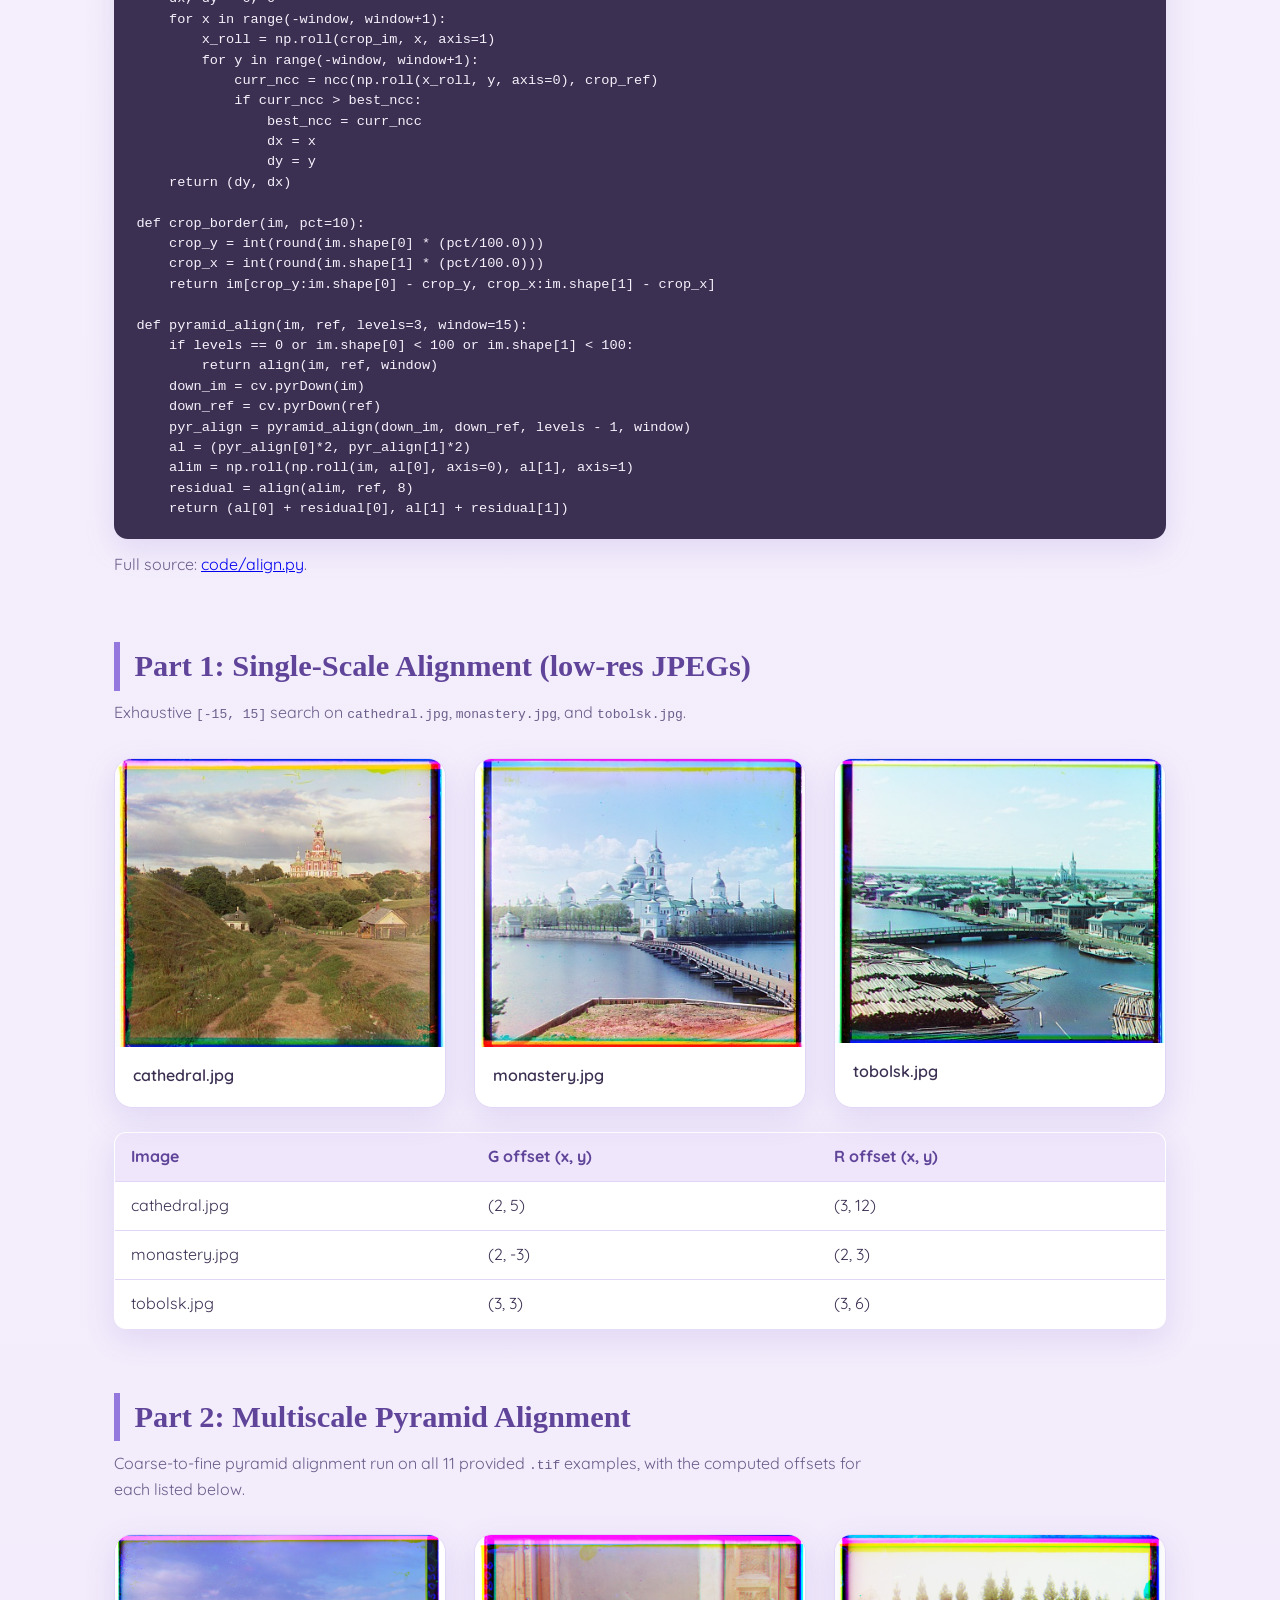
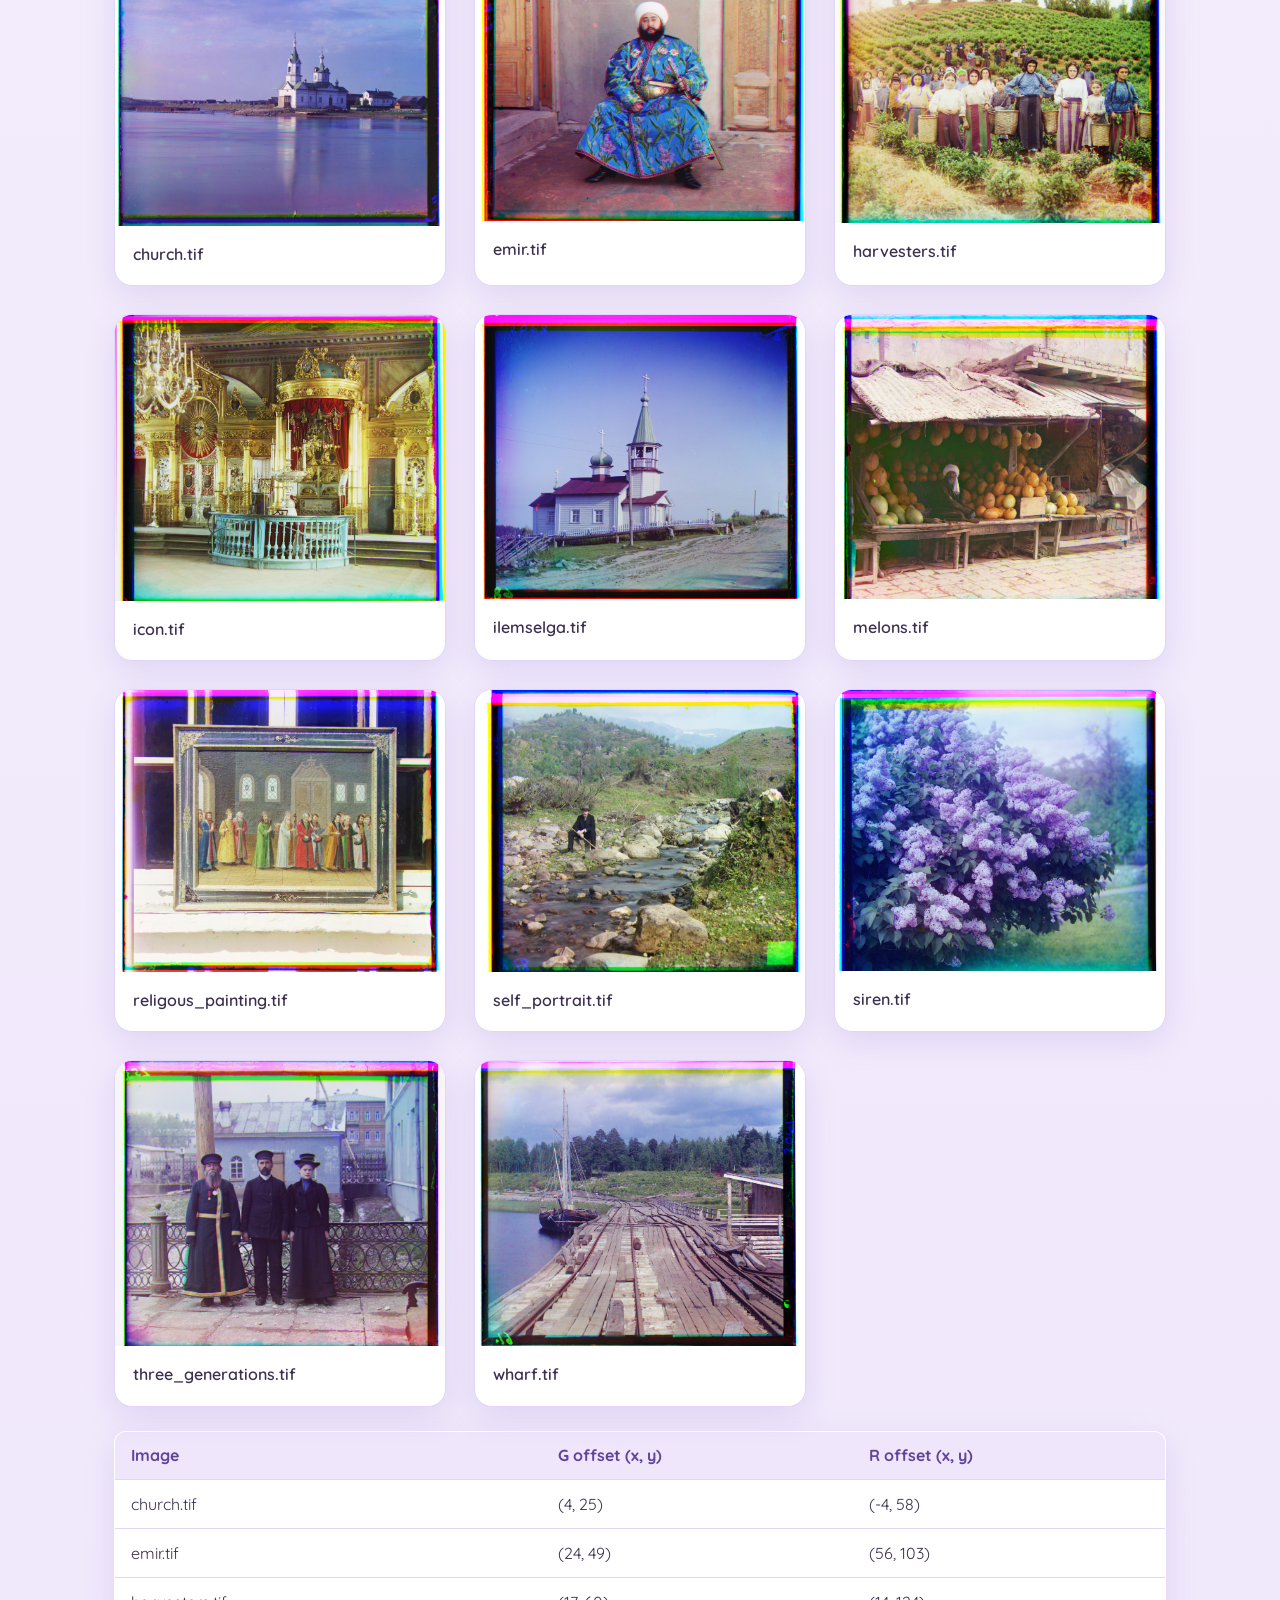
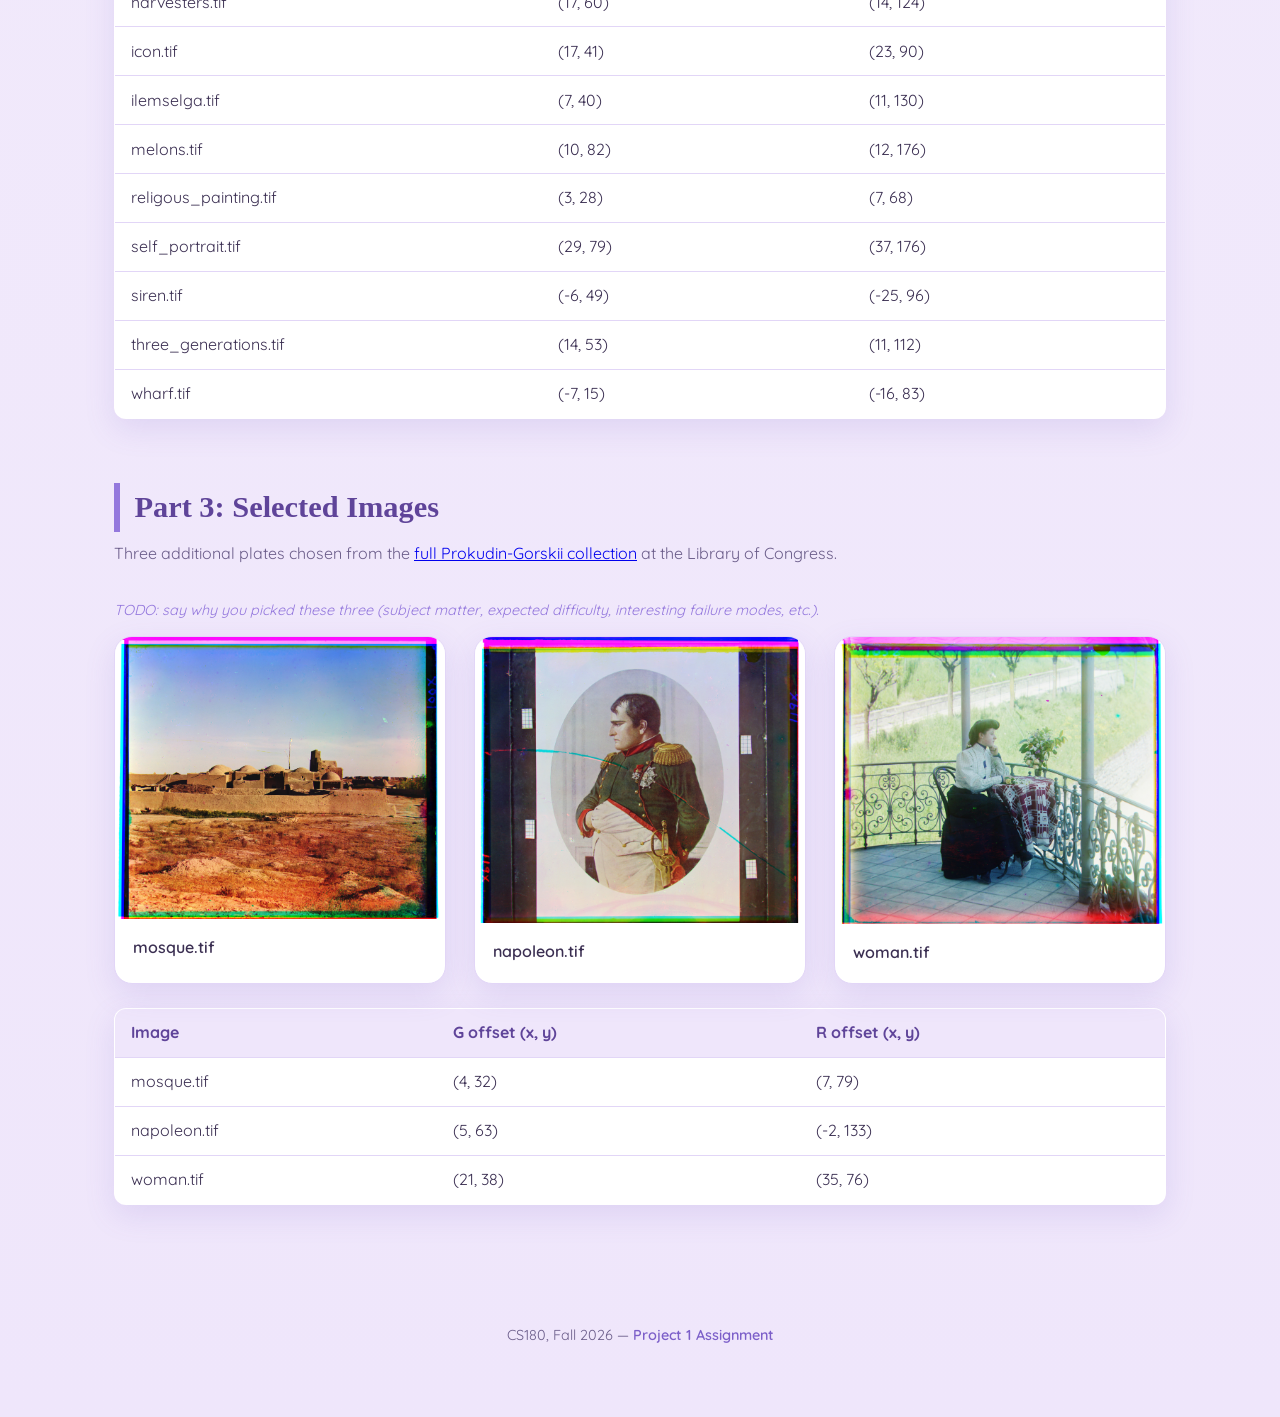
==== commit 86f32412: "Change from (y, x) to (x, y)" ====
--- a/proj1/index.html
+++ b/proj1/index.html
@@ -122,12 +122,12 @@
       </div>
       <table class="offsets">
         <thead>
-          <tr><th>Image</th><th>G offset (y, x)</th><th>R offset (y, x)</th></tr>
+          <tr><th>Image</th><th>G offset (x, y)</th><th>R offset (x, y)</th></tr>
         </thead>
         <tbody>
-          <tr><td>cathedral.jpg</td><td>(5, 2)</td><td>(12, 3)</td></tr>
-          <tr><td>monastery.jpg</td><td>(-3, 2)</td><td>(3, 2)</td></tr>
-          <tr><td>tobolsk.jpg</td><td>(3, 3)</td><td>(6, 3)</td></tr>
+          <tr><td>cathedral.jpg</td><td>(2, 5)</td><td>(3, 12)</td></tr>
+          <tr><td>monastery.jpg</td><td>(2, -3)</td><td>(2, 3)</td></tr>
+          <tr><td>tobolsk.jpg</td><td>(3, 3)</td><td>(3, 6)</td></tr>
         </tbody>
       </table>
     </section>
@@ -186,20 +186,20 @@
       </div>
       <table class="offsets">
         <thead>
-          <tr><th>Image</th><th>G offset (y, x)</th><th>R offset (y, x)</th></tr>
+          <tr><th>Image</th><th>G offset (x, y)</th><th>R offset (x, y)</th></tr>
         </thead>
         <tbody>
-          <tr><td>church.tif</td><td>(25, 4)</td><td>(58, -4)</td></tr>
-          <tr><td>emir.tif</td><td>(49, 24)</td><td>(103, 56)</td></tr>
-          <tr><td>harvesters.tif</td><td>(60, 17)</td><td>(124, 14)</td></tr>
-          <tr><td>icon.tif</td><td>(41, 17)</td><td>(90, 23)</td></tr>
-          <tr><td>ilemselga.tif</td><td>(40, 7)</td><td>(130, 11)</td></tr>
-          <tr><td>melons.tif</td><td>(82, 10)</td><td>(176, 12)</td></tr>
-          <tr><td>religous_painting.tif</td><td>(28, 3)</td><td>(68, 7)</td></tr>
-          <tr><td>self_portrait.tif</td><td>(79, 29)</td><td>(176, 37)</td></tr>
-          <tr><td>siren.tif</td><td>(49, -6)</td><td>(96, -25)</td></tr>
-          <tr><td>three_generations.tif</td><td>(53, 14)</td><td>(112, 11)</td></tr>
-          <tr><td>wharf.tif</td><td>(15, -7)</td><td>(83, -16)</td></tr>
+          <tr><td>church.tif</td><td>(4, 25)</td><td>(-4, 58)</td></tr>
+          <tr><td>emir.tif</td><td>(24, 49)</td><td>(56, 103)</td></tr>
+          <tr><td>harvesters.tif</td><td>(17, 60)</td><td>(14, 124)</td></tr>
+          <tr><td>icon.tif</td><td>(17, 41)</td><td>(23, 90)</td></tr>
+          <tr><td>ilemselga.tif</td><td>(7, 40)</td><td>(11, 130)</td></tr>
+          <tr><td>melons.tif</td><td>(10, 82)</td><td>(12, 176)</td></tr>
+          <tr><td>religous_painting.tif</td><td>(3, 28)</td><td>(7, 68)</td></tr>
+          <tr><td>self_portrait.tif</td><td>(29, 79)</td><td>(37, 176)</td></tr>
+          <tr><td>siren.tif</td><td>(-6, 49)</td><td>(-25, 96)</td></tr>
+          <tr><td>three_generations.tif</td><td>(14, 53)</td><td>(11, 112)</td></tr>
+          <tr><td>wharf.tif</td><td>(-7, 15)</td><td>(-16, 83)</td></tr>
         </tbody>
       </table>
     </section>
@@ -231,12 +231,12 @@
       </div>
       <table class="offsets">
         <thead>
-          <tr><th>Image</th><th>G offset (y, x)</th><th>R offset (y, x)</th></tr>
+          <tr><th>Image</th><th>G offset (x, y)</th><th>R offset (x, y)</th></tr>
         </thead>
         <tbody>
-          <tr><td>mosque.tif</td><td>(32, 4)</td><td>(79, 7)</td></tr>
-          <tr><td>napoleon.tif</td><td>(63, 5)</td><td>(133, -2)</td></tr>
-          <tr><td>woman.tif</td><td>(38, 21)</td><td>(76, 35)</td></tr>
+          <tr><td>mosque.tif</td><td>(4, 32)</td><td>(7, 79)</td></tr>
+          <tr><td>napoleon.tif</td><td>(5, 63)</td><td>(-2, 133)</td></tr>
+          <tr><td>woman.tif</td><td>(21, 38)</td><td>(35, 76)</td></tr>
         </tbody>
       </table>
     </section>
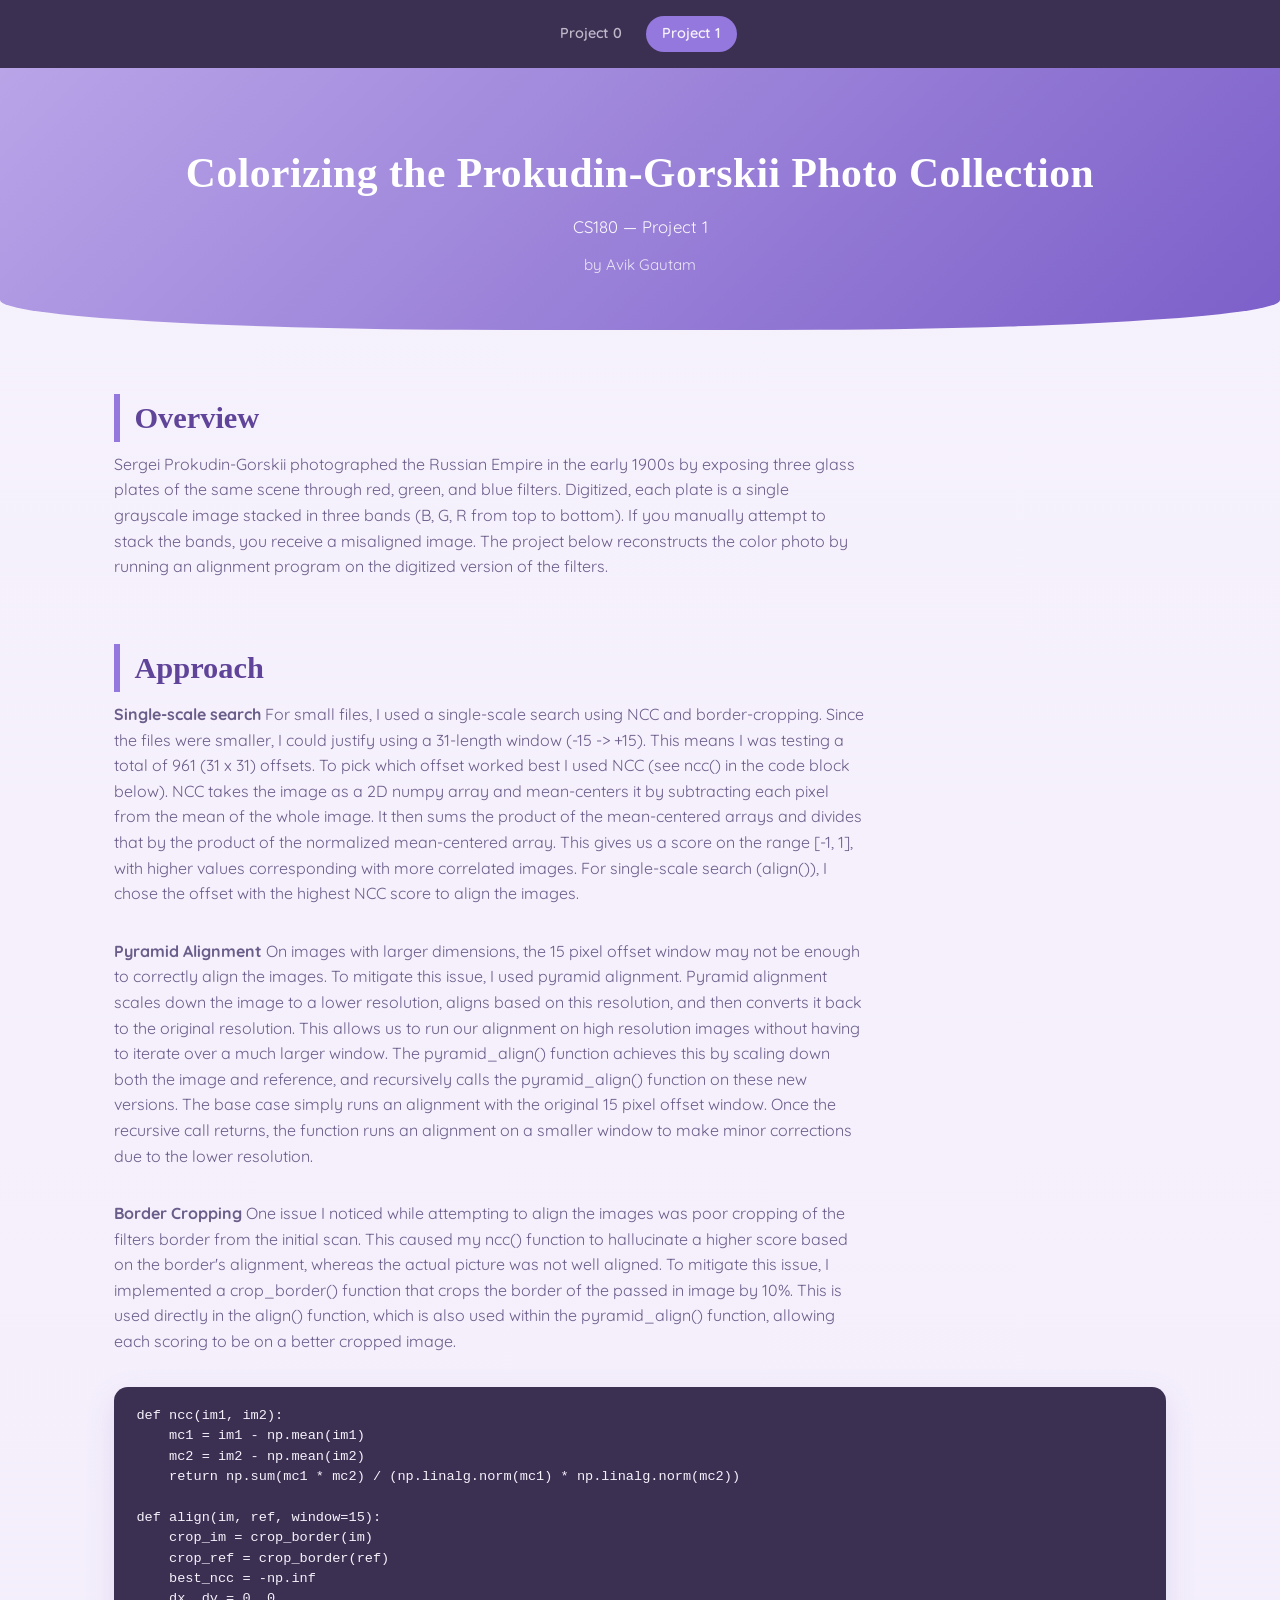
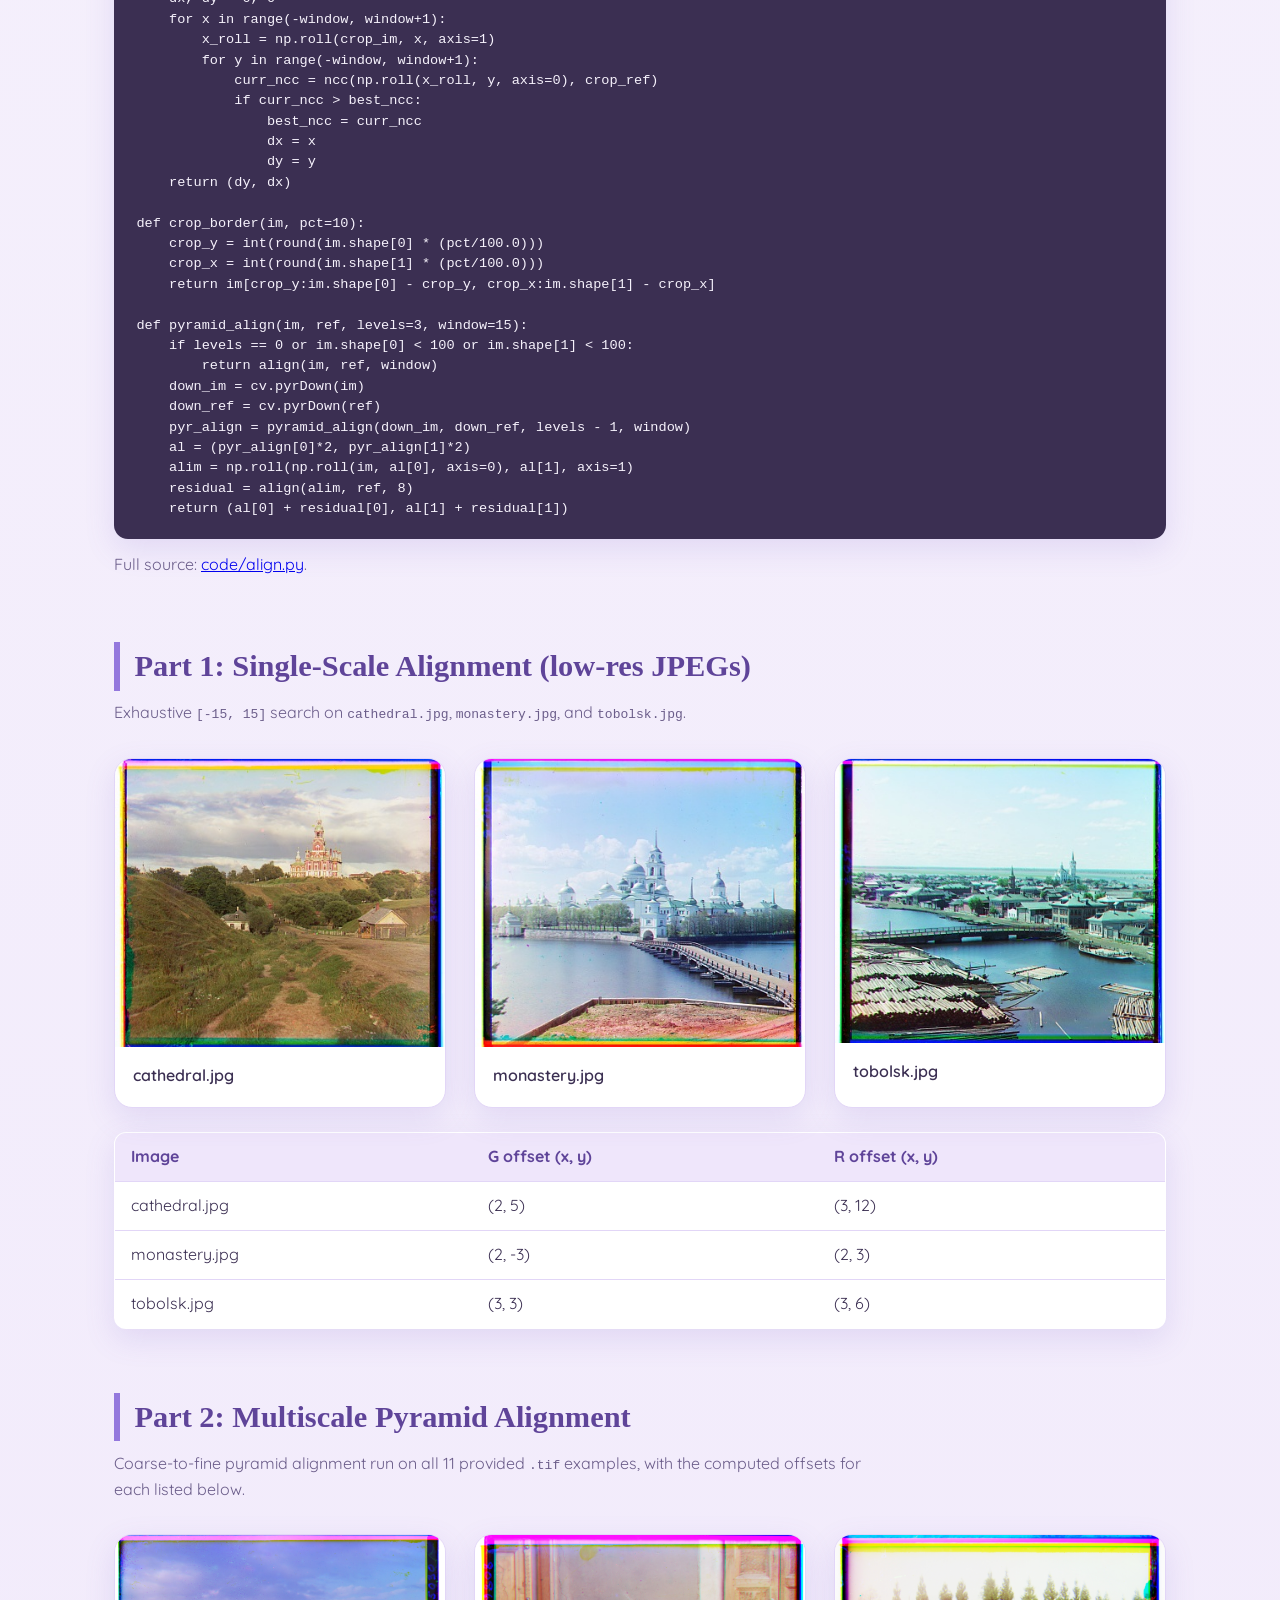
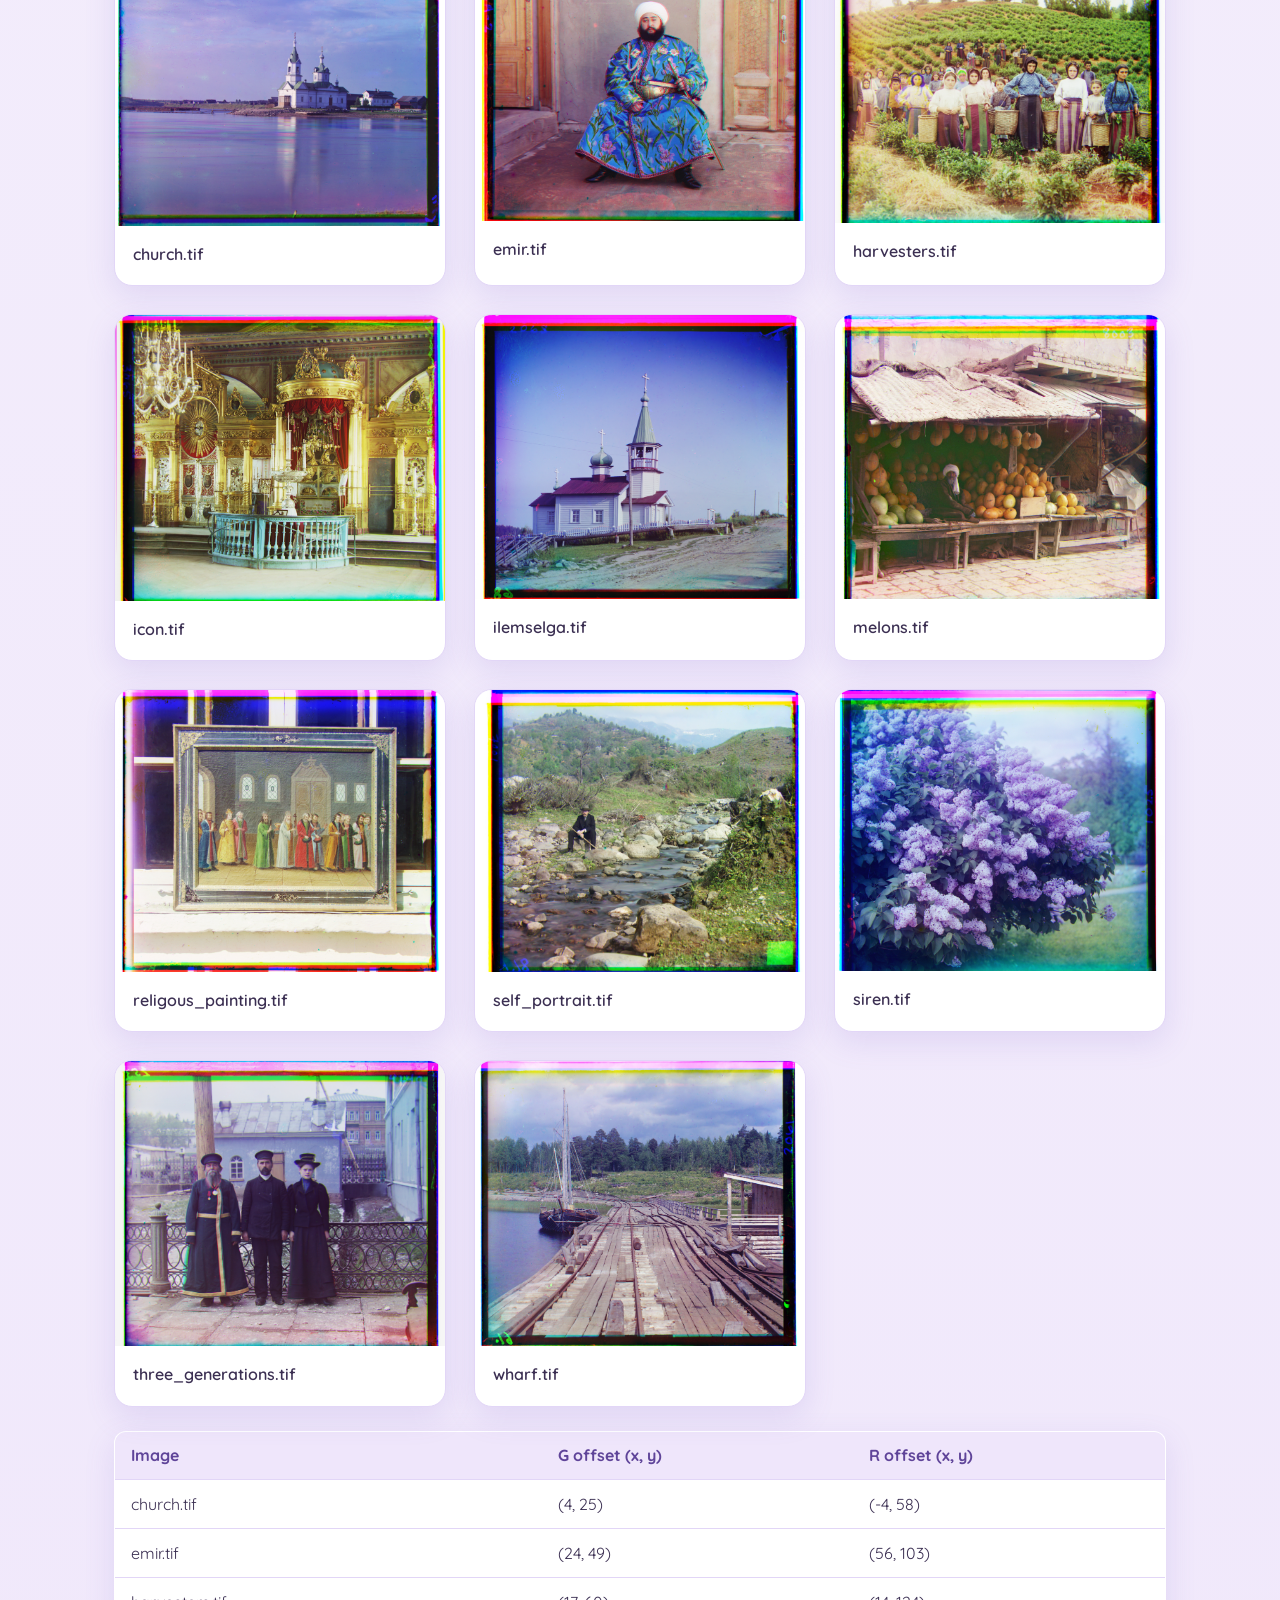
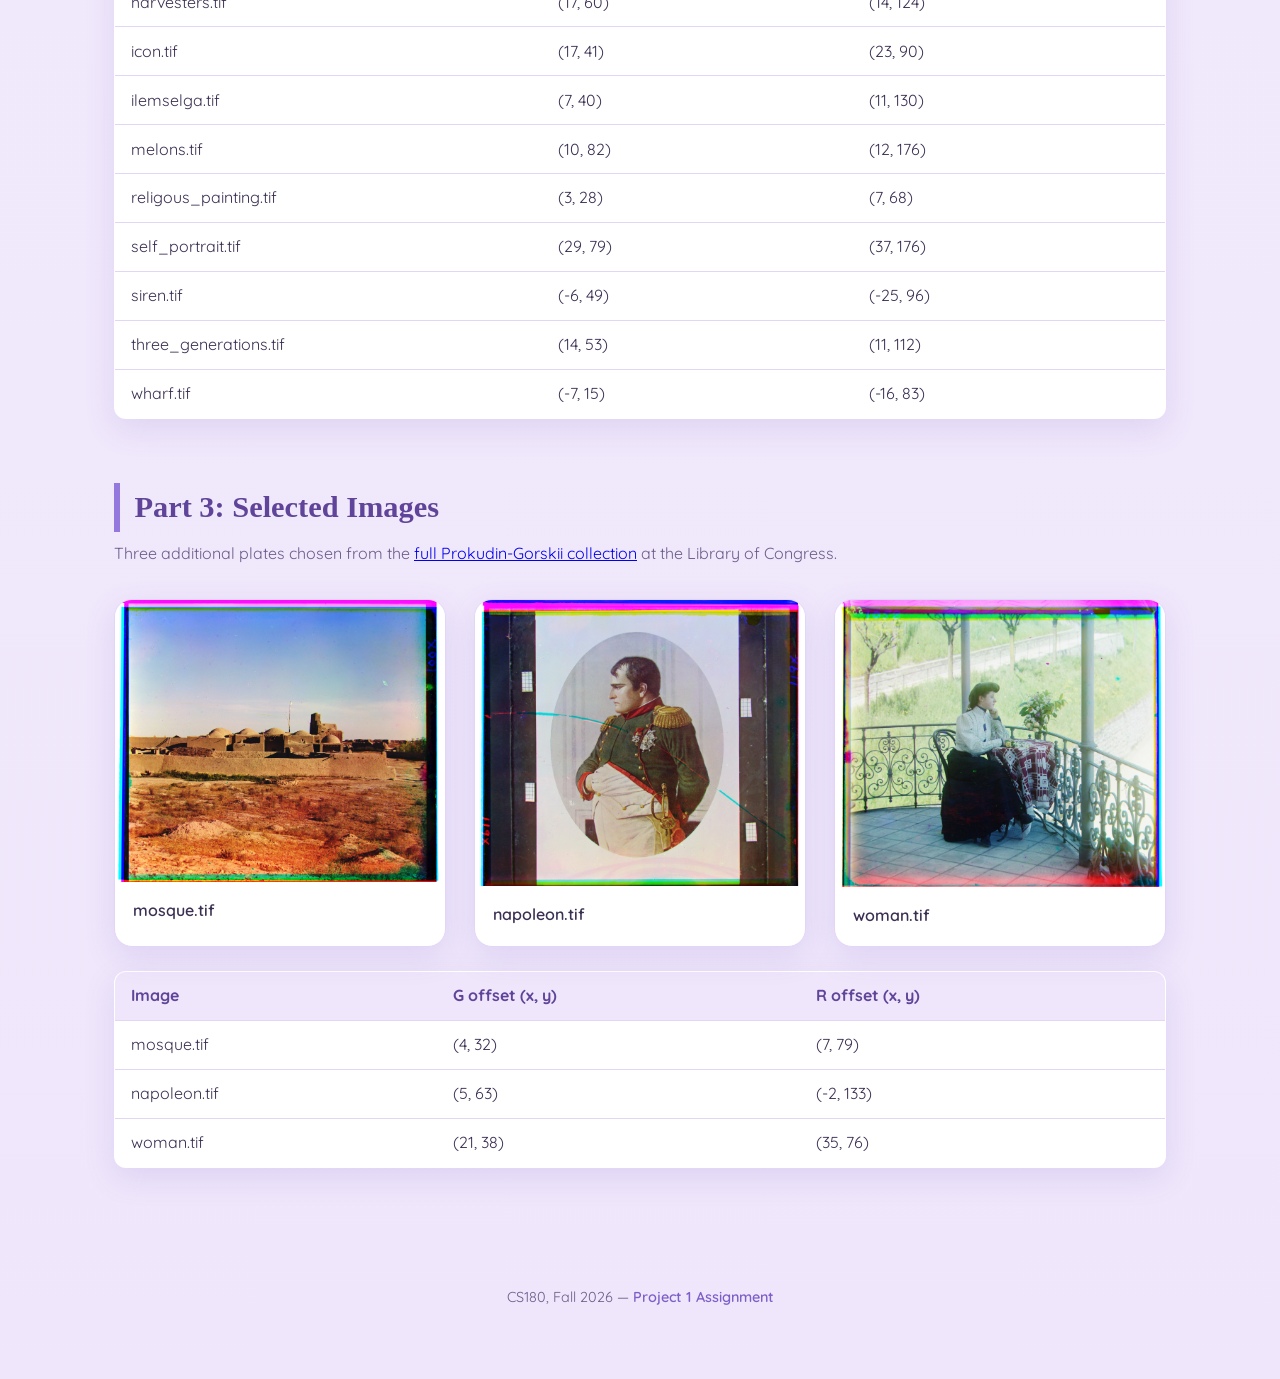
==== commit ff324c02: "remove header above three images" ====
--- a/proj1/index.html
+++ b/proj1/index.html
@@ -211,10 +211,6 @@
         <a href="https://www.loc.gov/collections/prokudin-gorskii/?st=grid">full Prokudin-Gorskii collection</a>
         at the Library of Congress.
       </p>
-      <p class="todo-note">
-        TODO: say why you picked these three (subject matter, expected difficulty,
-        interesting failure modes, etc.).
-      </p>
       <div class="gallery full-image three-up">
         <figure>
           <img src="images/mosque-result.jpg" alt="Aligned mosque photo" />
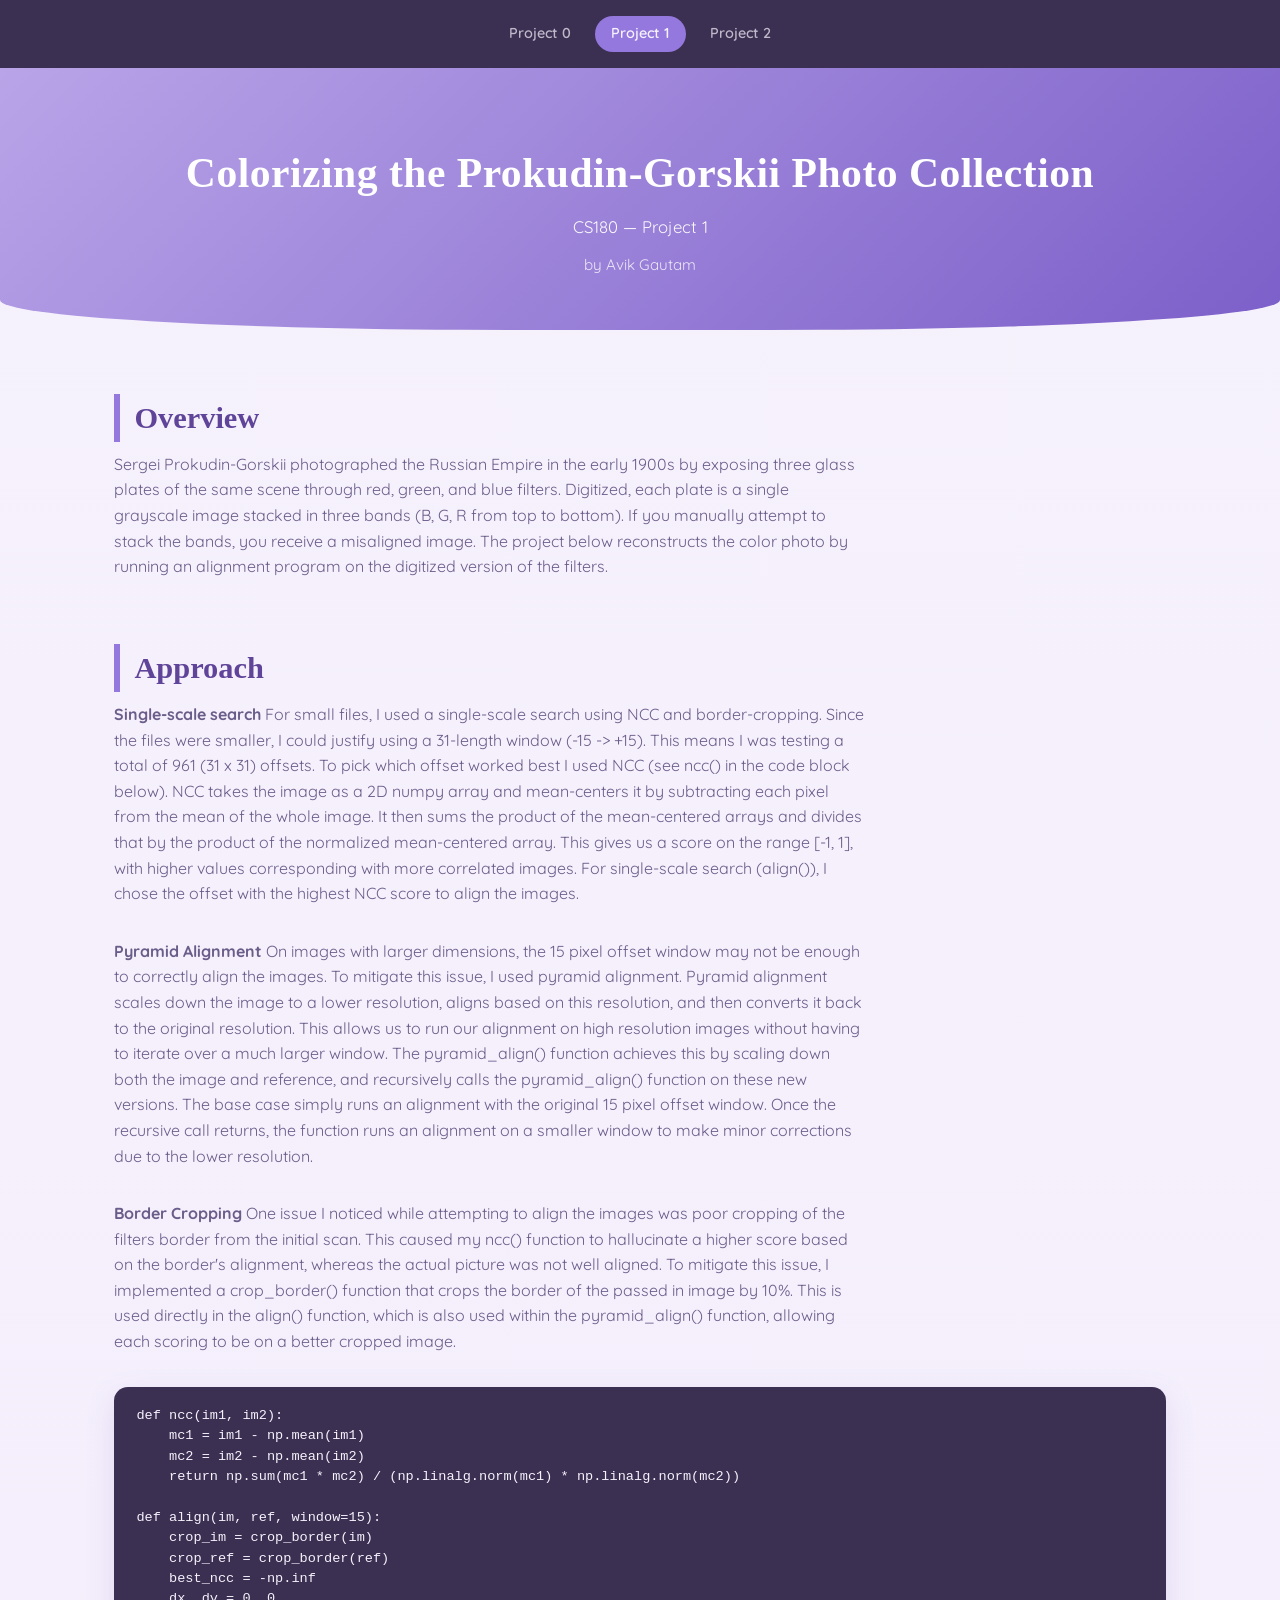
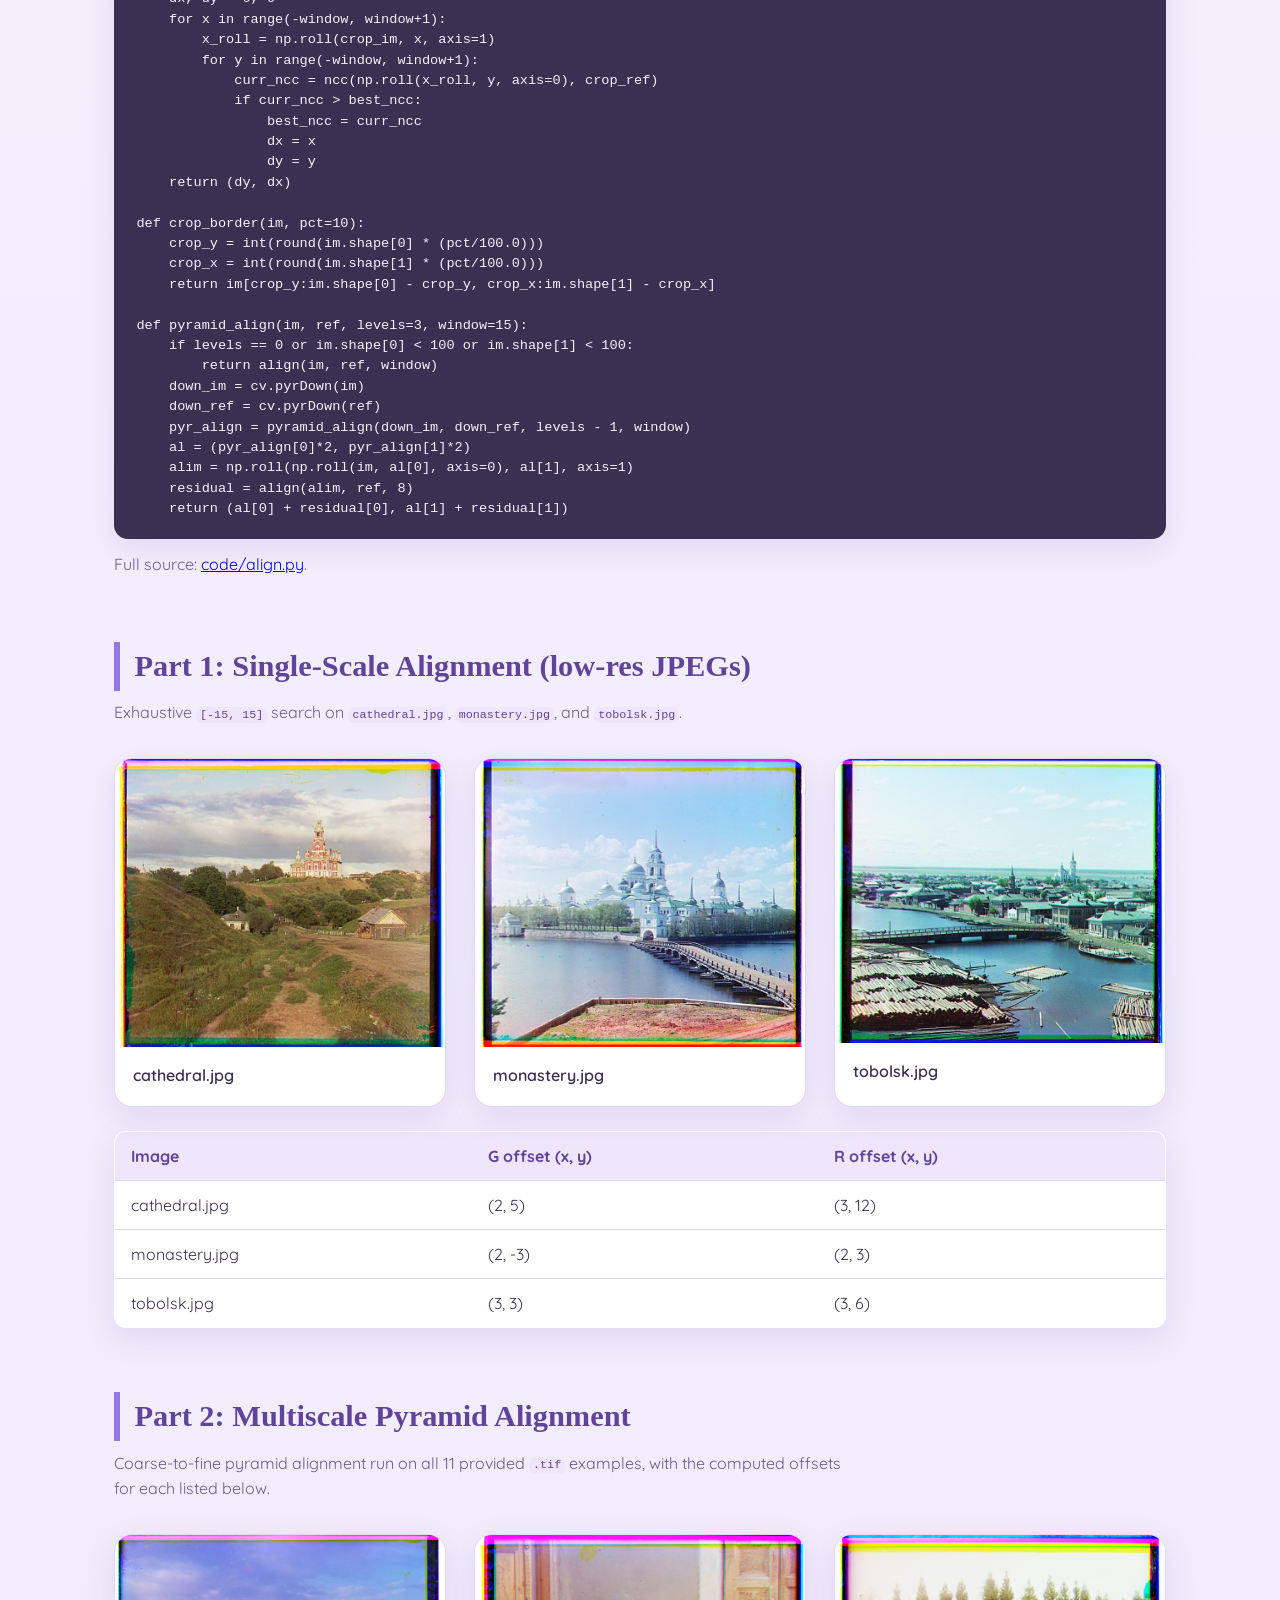
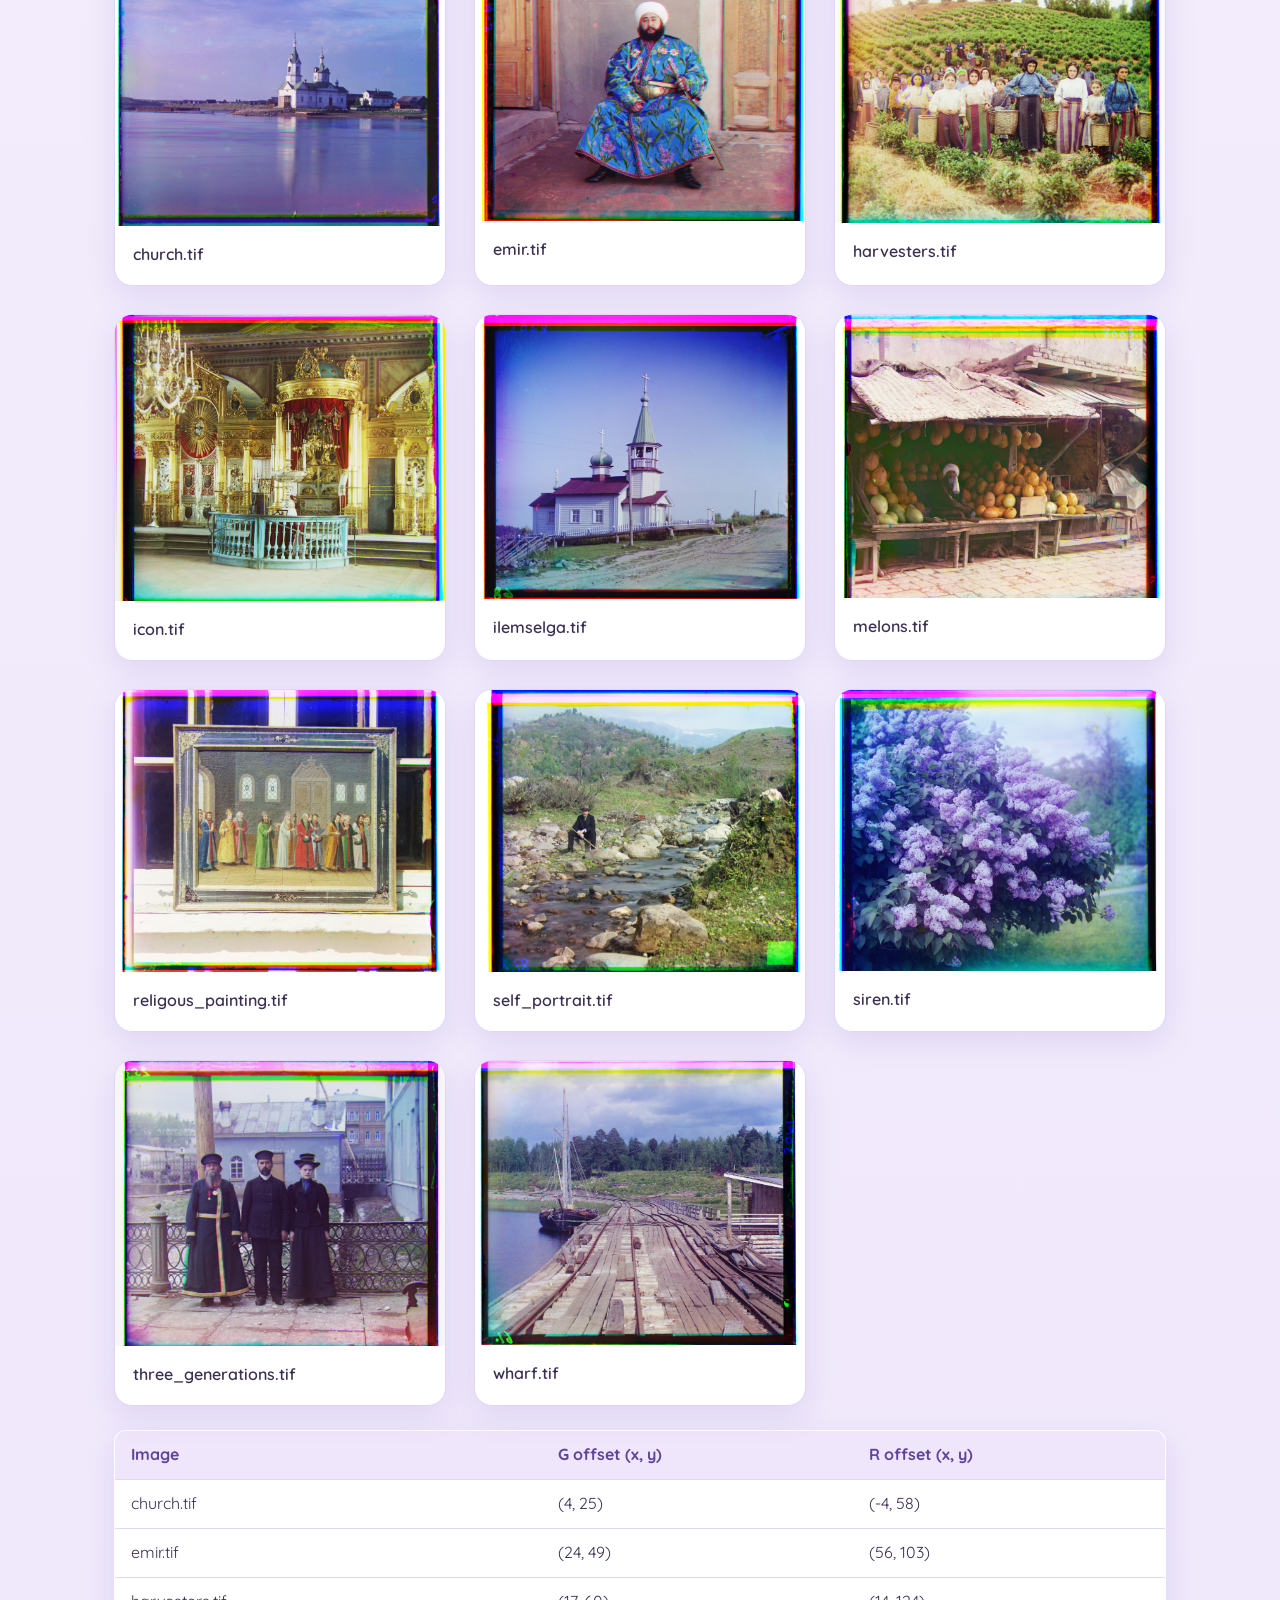
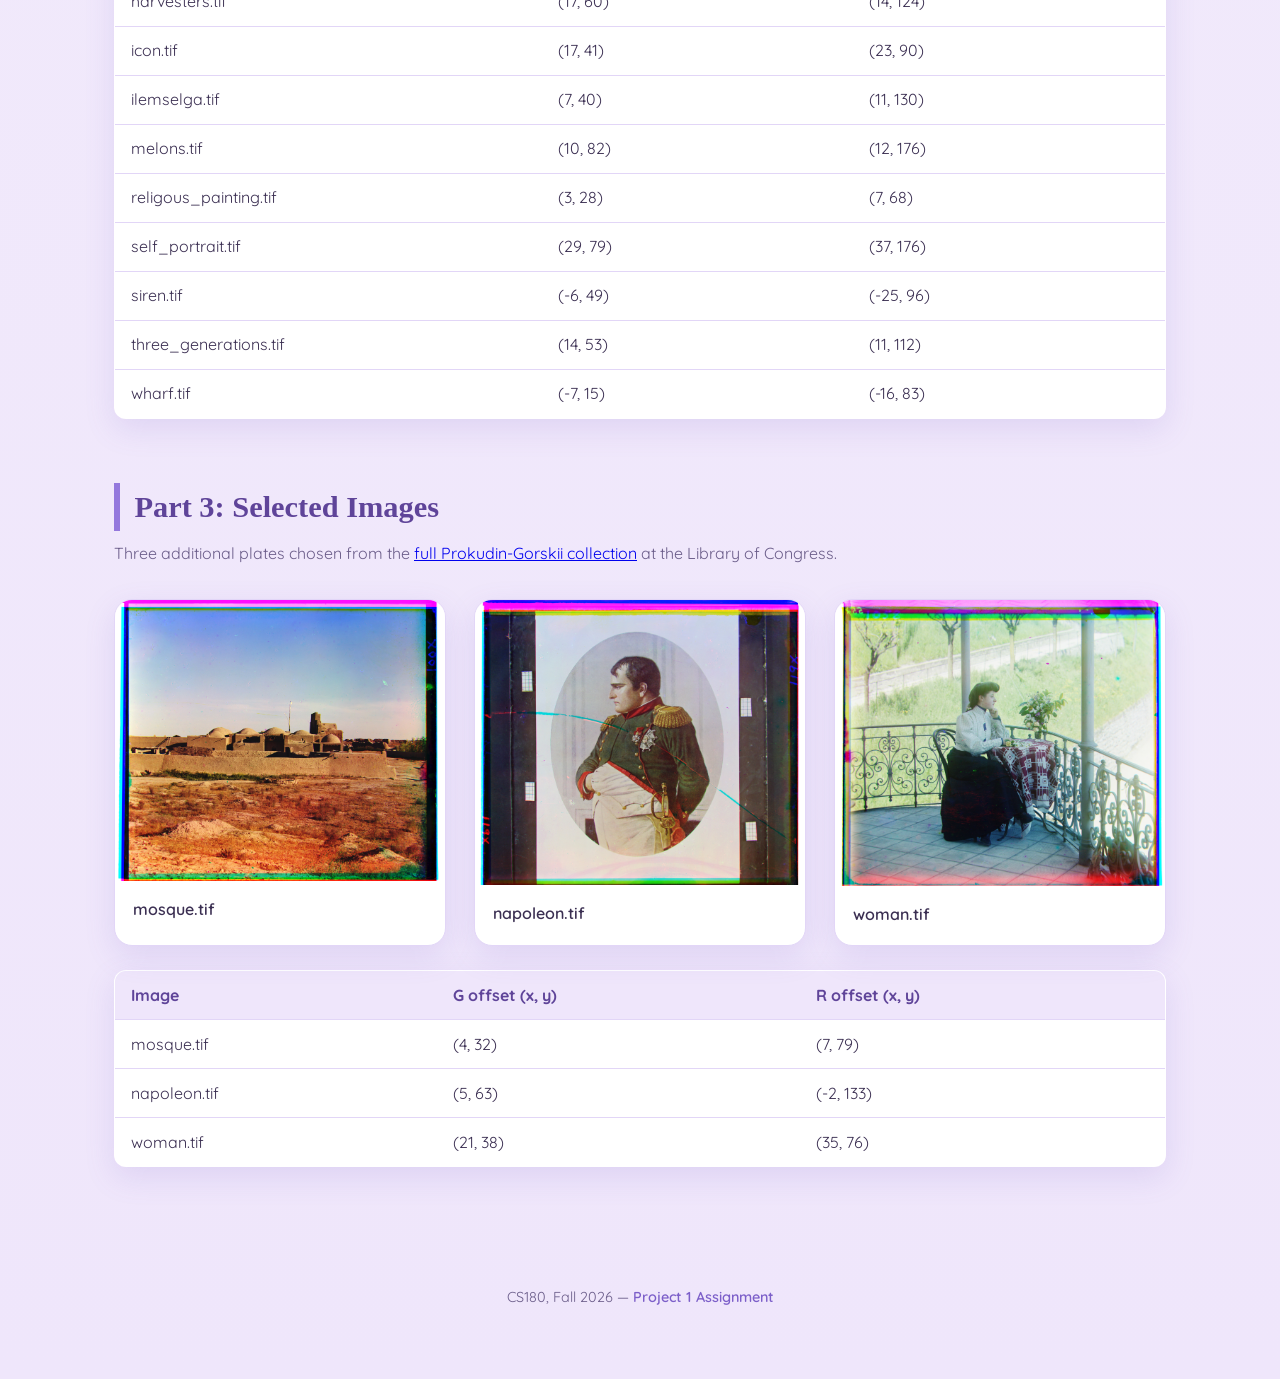
==== commit a03cff9f: "proj2 setup + 1.1 code" ====
--- a/proj1/index.html
+++ b/proj1/index.html
@@ -14,6 +14,7 @@
   <nav class="site-nav">
     <a href="../index.html">Project 0</a>
     <a href="index.html" class="current">Project 1</a>
+    <a href="../proj2/index.html">Project 2</a>
   </nav>
 
   <header class="site-header">
--- a/css/style.css
+++ b/css/style.css
@@ -239,3 +239,21 @@
     grid-template-columns: 1fr;
   }
 }
+
+/* --- proj2: subsection headers, inline code --- */
+
+.part-section h3 {
+  font-family: "Georgia", serif;
+  font-size: 1.3rem;
+  color: var(--lavender-deep);
+  margin: 2.5rem 0 0.2rem;
+}
+
+.part-intro code,
+.part-section h3 code {
+  font-size: 0.9em;
+  background: var(--bg-alt);
+  color: var(--lavender-darker);
+  padding: 0.1em 0.35em;
+  border-radius: 6px;
+}
